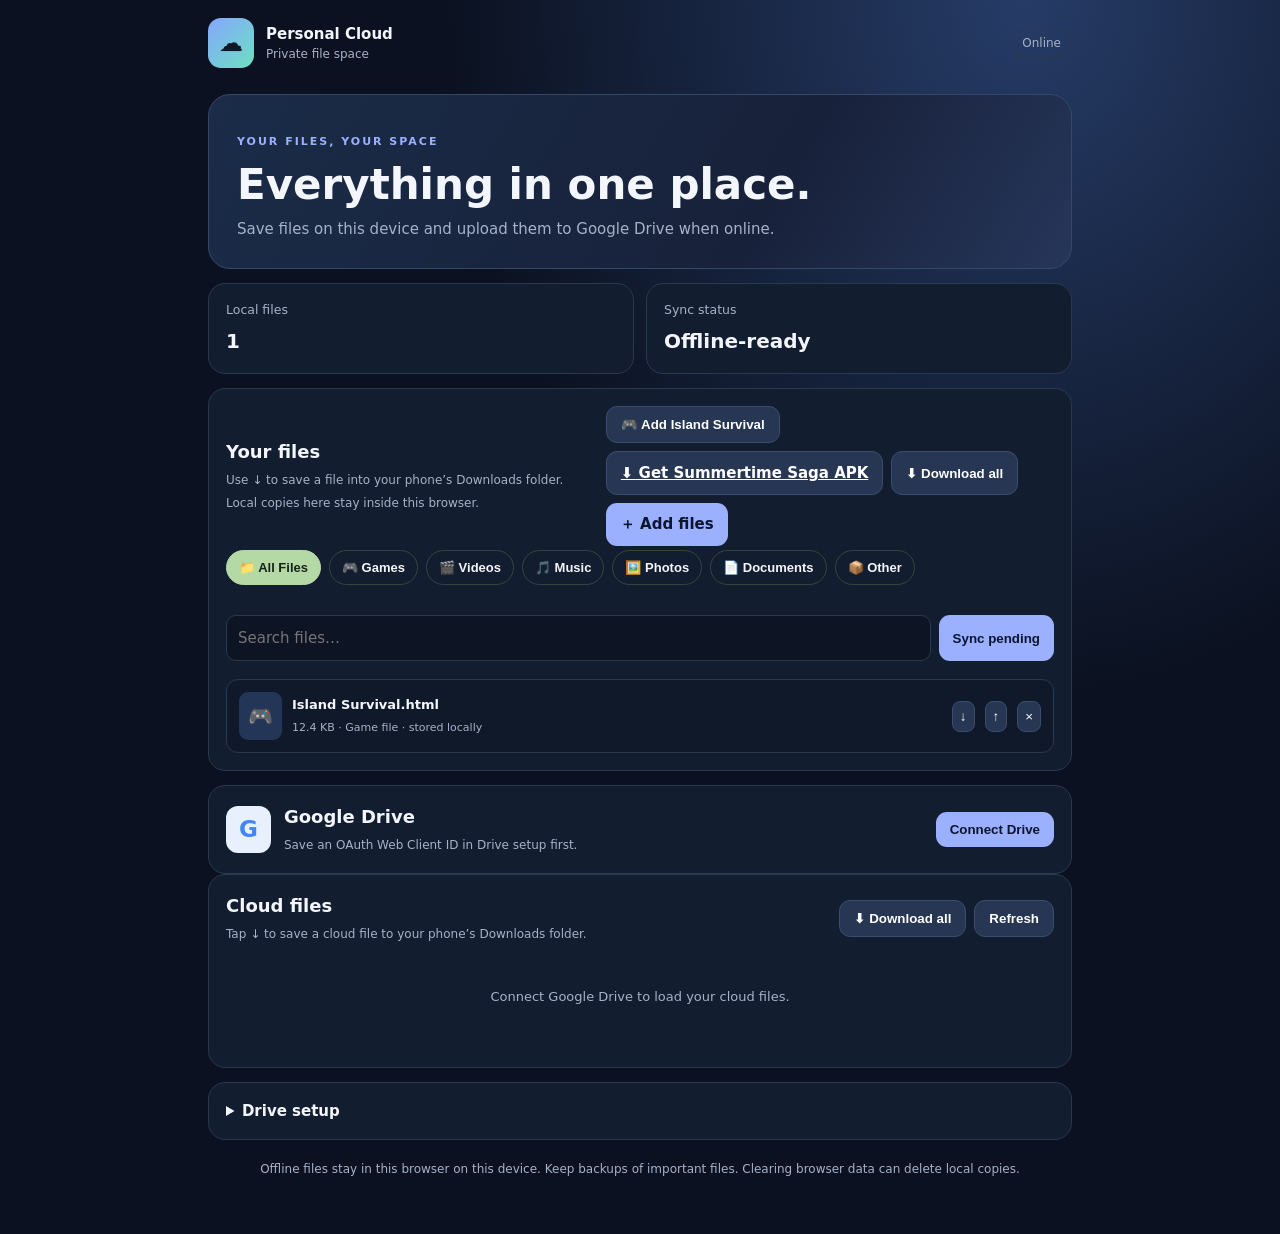
==== index.html @ 77c27154 "Point Happy Summer button to RuStore Android page" ====
<!doctype html><html lang="en"><head><meta charset="utf-8"><meta name="viewport" content="width=device-width,initial-scale=1,viewport-fit=cover"><meta name="theme-color" content="#101827"><title>Personal Cloud Storage</title><link rel="manifest" href="manifest.webmanifest"><link rel="icon" href="icon.svg"><link rel="stylesheet" href="styles.css"></head><body><header><div class="logo">☁</div><div><b>Personal Cloud</b><small>Private file space</small></div><span id="network">Checking…</span></header><main><section class="hero"><p>YOUR FILES, YOUR SPACE</p><h1>Everything in one place.</h1><div>Save files on this device and upload them to Google Drive when online.</div></section><section class="stats"><div><small>Local files</small><b id="count">0</b></div><div><small>Sync status</small><b id="status">Not connected</b></div></section><section class="panel"><div class="heading"><div><h2>Your files</h2><small>Use ↓ to save a file into your phone’s Downloads folder. Local copies here stay inside this browser.</small></div><div style="display:flex;gap:8px;flex-wrap:wrap"><button id="saveGameLocal" class="secondary">🎮 Add Island Survival</button><a class="secondary" href="https://www.rustore.ru/catalog/app/com.caizergames.hs" target="_blank" rel="noopener noreferrer">⬇ Get Summertime Saga APK</a><button id="downloadAllLocal" class="secondary">⬇ Download all</button><label class="primary">＋ Add files<input id="pick" type="file" multiple hidden></label></div></div><div class="file-categories" role="group" aria-label="File categories"><button class="category active" data-category="all">📁 All Files</button><button class="category" data-category="games">🎮 Games</button><button class="category" data-category="videos">🎬 Videos</button><button class="category" data-category="music">🎵 Music</button><button class="category" data-category="photos">🖼️ Photos</button><button class="category" data-category="documents">📄 Documents</button><button class="category" data-category="other">📦 Other</button></div><div class="tools"><input id="search" placeholder="Search files…"><button id="sync" class="primary">Sync pending</button></div><div id="empty" class="empty"><div style="font-size:38px">▤</div><b>No files yet</b><p>Add files to save local copies for offline use.</p><label class="secondary">Choose files<input id="pick2" type="file" multiple hidden></label></div><div id="list"></div></section><section class="panel drive"><div class="g">G</div><div class="drivecopy"><h2>Google Drive</h2><small id="driveMsg">OAuth setup required before online sync.</small></div><button class="primary" id="connect">Connect Drive</button></section><section class="panel"><div class="heading"><div><h2>Cloud files</h2><small>Tap ↓ to save a cloud file to your phone’s Downloads folder.</small></div><div style="display:flex;gap:8px;flex-wrap:wrap"><button class="secondary" id="downloadAllCloud">⬇ Download all</button><button class="secondary" id="refreshDrive">Refresh</button></div></div><div id="driveList" class="empty"><p>Connect Google Drive to load your cloud files.</p></div></section><details class="panel"><summary>Drive setup</summary><p><small>Enter a Google OAuth Web Client ID. Never enter your Google password here.</small></p><label>OAuth Client ID<input id="client" placeholder="xxxx.apps.googleusercontent.com"></label><label>Drive folder ID (optional)<input id="folder" placeholder="Leave blank to upload to My Drive"></label><button class="secondary" id="save">Save settings</button><p><small><b>Quick setup:</b> 1) <a href="https://console.cloud.google.com/apis/library/drive.googleapis.com" target="_blank" rel="noopener">Enable Google Drive API</a>. 2) <a href="https://console.cloud.google.com/auth/clients" target="_blank" rel="noopener">Create OAuth Client ID</a> with application type Web application. 3) Add this exact Authorized JavaScript origin: <code>https://ronhalder93.github.io</code> (no trailing slash). 4) If Google asks for test users, add the Google account you will connect. 5) Paste the Client ID above and save. This app requests drive.file access. Leave the folder field blank to upload to My Drive.</small></p></details><footer>Offline files stay in this browser on this device. Keep backups of important files. Clearing browser data can delete local copies.</footer></main><div id="toast"></div><script src="https://accounts.google.com/gsi/client" async defer></script><script src="app.js"></script></body></html>
---- styles.css ----
:root{color-scheme:dark;--bg:#0b1120;--panel:#131d30;--text:#f3f6fc;--muted:#a6b2c8;--line:#2a3850;--blue:#9bb0ff}*{box-sizing:border-box}body{margin:0;background:radial-gradient(ellipse at 80% 0,#263c67,transparent 40%),var(--bg);color:var(--text);font:15px/1.5 system-ui,Arial,sans-serif}header{max-width:900px;margin:auto;padding:18px;display:flex;align-items:center;gap:12px}header .logo{background:linear-gradient(135deg,#85a7ff,#6de0c1);color:#101827;border-radius:13px;padding:7px 11px;font-size:24px}header small{display:block;color:var(--muted);font-size:12px}header #network{margin-left:auto;border:1px solid var(--line);border-radius:30px;padding:5px 10px;font-size:12px;color:var(--muted)}main{max-width:900px;margin:auto;padding:8px 18px 36px}.hero{padding:28px;border:1px solid #344968;border-radius:22px;background:linear-gradient(120deg,#1a2c48,#18213a 65%,#26365a)}.hero p{font-size:11px;letter-spacing:2px;color:var(--blue);font-weight:800}.hero h1{font-size:clamp(28px,5vw,42px);line-height:1.1;margin:10px 0}.hero div,small{color:var(--muted)}.stats{display:grid;grid-template-columns:1fr 1fr;gap:12px;margin:14px 0}.stats div,.panel{background:#131d30;border:1px solid var(--line);border-radius:17px;padding:17px}.stats small,.stats b{display:block}.stats b{font-size:20px;margin-top:6px}.heading{display:flex;justify-content:space-between;align-items:center;gap:12px}.heading h2,.drive h2{margin:0 0 3px;font-size:18px}.heading small,.drive small{font-size:12px}.primary,.secondary{display:inline-flex;align-items:center;justify-content:center;border:0;border-radius:11px;padding:10px 14px;font-weight:700;cursor:pointer}.primary{background:var(--blue);color:#0b1530}.secondary{background:#263653;color:white;border:1px solid #3b4d6d}.tools{display:flex;gap:8px;margin:18px 0}.tools input{flex:1;min-width:0}input{font:inherit;background:#0d1524;border:1px solid var(--line);color:white;border-radius:10px;padding:11px;width:100%}.tools input{width:auto}.empty{text-align:center;padding:30px 8px;color:var(--muted)}.empty b{color:white}.empty p{font-size:13px}.file{display:flex;align-items:center;gap:10px;padding:12px;margin-top:8px;border:1px solid var(--line);border-radius:12px;background:#10192a}.file .ico{padding:9px;background:#243657;border-radius:9px}.file .meta{flex:1;min-width:0}.file .meta b{display:block;overflow:hidden;text-overflow:ellipsis;white-space:nowrap;font-size:13px}.file .meta small{font-size:11px}.file button{background:#263653;border:1px solid #3b4d6d;color:white;border-radius:8px;padding:7px}.drive{display:flex;align-items:center;gap:13px;margin-top:14px}.g{background:#e8f0fe;color:#4285f4;border-radius:12px;font-weight:900;font-size:23px;padding:6px 13px}.drivecopy{flex:1;min-width:0}.drive button{white-space:nowrap}details{margin-top:14px}summary{font-weight:700;cursor:pointer}details label{display:block;font-size:13px;color:var(--muted);margin:12px 0}details label input{display:block;margin-top:5px}footer{text-align:center;color:var(--muted);font-size:12px;padding:20px 8px}#toast{position:fixed;bottom:20px;left:50%;transform:translateX(-50%);background:#eef3ff;color:#101827;padding:10px 15px;border-radius:10px;display:none;max-width:90%}@media(max-width:560px){main{padding:8px 12px 28px}.hero{padding:22px}.panel{padding:14px}.drive{flex-wrap:wrap}.drivecopy{flex-basis:calc(100% - 65px)}.drive button{width:100%}.heading{align-items:flex-start}.heading .primary{padding:9px}.tools{flex-wrap:wrap}.tools input{flex-basis:100%}.file button{padding:6px}}
.file-categories{display:flex;gap:8px;overflow-x:auto;padding:4px 0 12px;scrollbar-width:thin}.file-categories .category{flex:0 0 auto;border:1px solid var(--border,#34463c);background:var(--panel,#17231e);color:var(--text,#eaf3ed);padding:9px 12px;border-radius:999px;font-size:13px;font-weight:700;white-space:nowrap}.file-categories .category.active{background:#b5d9a4;color:#15241b;border-color:#b5d9a4}.file .ico{display:flex;align-items:center;justify-content:center;min-width:36px;font-size:20px}.file .meta{min-width:0;overflow-wrap:anywhere}.file .meta b{overflow-wrap:anywhere}.file-categories::-webkit-scrollbar{height:4px}.file-categories::-webkit-scrollbar-thumb{background:#587261;border-radius:4px}
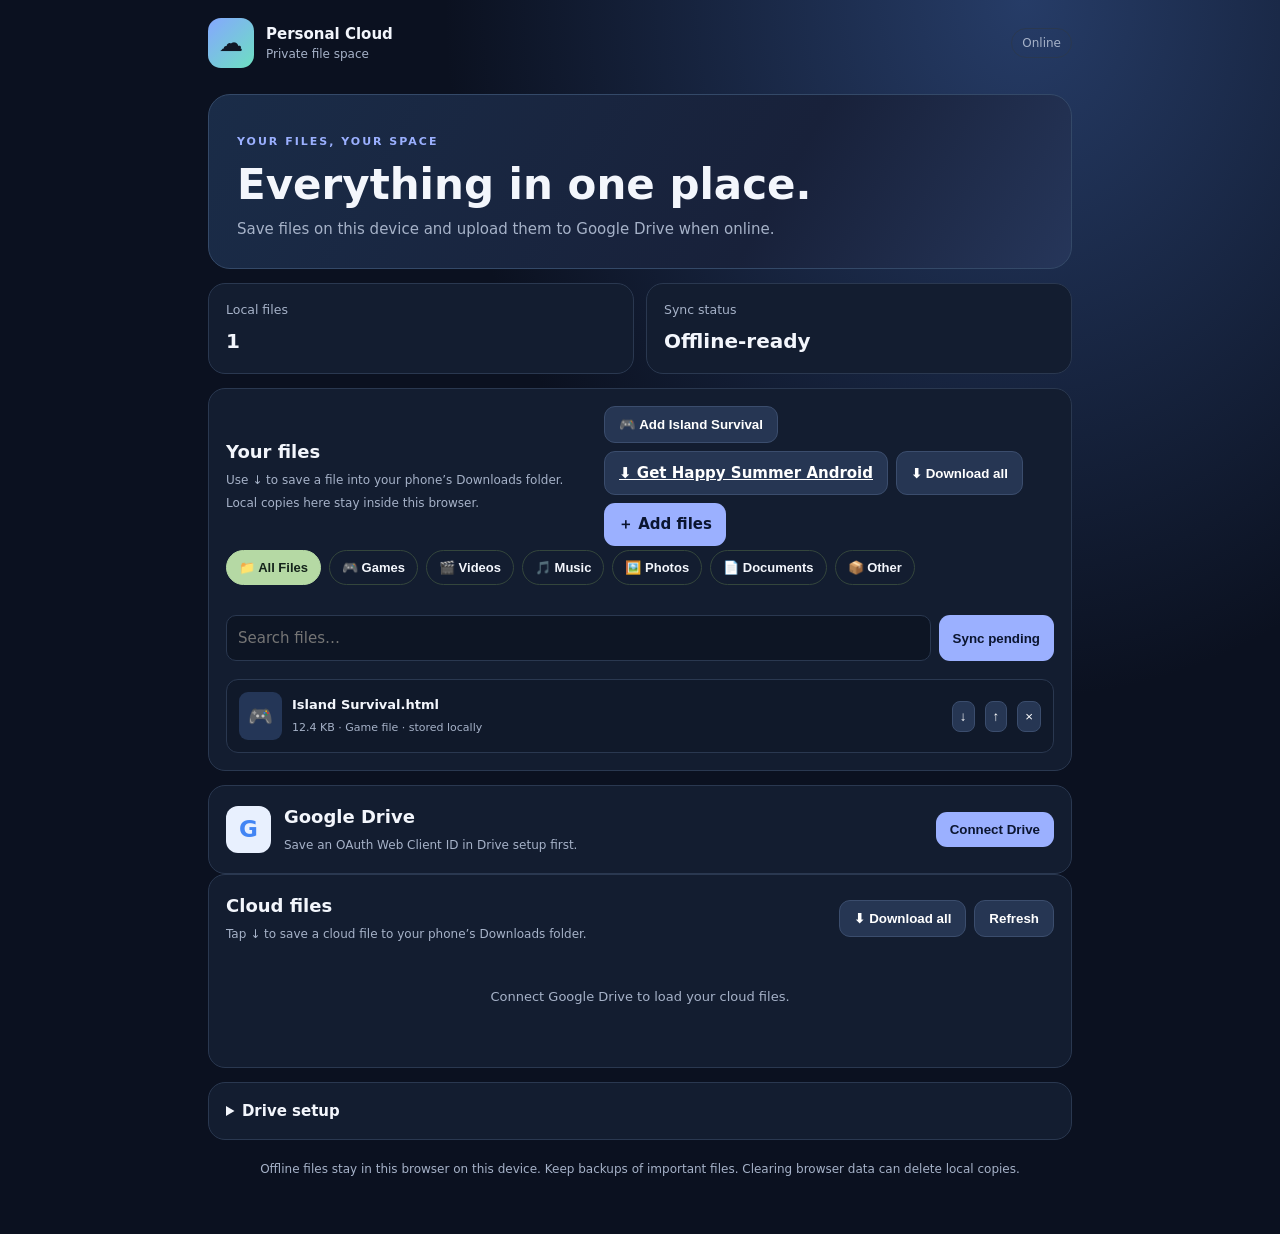
==== commit 95325959: "Fix Happy Summer button label" ====
--- a/index.html
+++ b/index.html
@@ -1 +1 @@
-<!doctype html><html lang="en"><head><meta charset="utf-8"><meta name="viewport" content="width=device-width,initial-scale=1,viewport-fit=cover"><meta name="theme-color" content="#101827"><title>Personal Cloud Storage</title><link rel="manifest" href="manifest.webmanifest"><link rel="icon" href="icon.svg"><link rel="stylesheet" href="styles.css"></head><body><header><div class="logo">☁</div><div><b>Personal Cloud</b><small>Private file space</small></div><span id="network">Checking…</span></header><main><section class="hero"><p>YOUR FILES, YOUR SPACE</p><h1>Everything in one place.</h1><div>Save files on this device and upload them to Google Drive when online.</div></section><section class="stats"><div><small>Local files</small><b id="count">0</b></div><div><small>Sync status</small><b id="status">Not connected</b></div></section><section class="panel"><div class="heading"><div><h2>Your files</h2><small>Use ↓ to save a file into your phone’s Downloads folder. Local copies here stay inside this browser.</small></div><div style="display:flex;gap:8px;flex-wrap:wrap"><button id="saveGameLocal" class="secondary">🎮 Add Island Survival</button><a class="secondary" href="https://www.rustore.ru/catalog/app/com.caizergames.hs" target="_blank" rel="noopener noreferrer">⬇ Get Summertime Saga APK</a><button id="downloadAllLocal" class="secondary">⬇ Download all</button><label class="primary">＋ Add files<input id="pick" type="file" multiple hidden></label></div></div><div class="file-categories" role="group" aria-label="File categories"><button class="category active" data-category="all">📁 All Files</button><button class="category" data-category="games">🎮 Games</button><button class="category" data-category="videos">🎬 Videos</button><button class="category" data-category="music">🎵 Music</button><button class="category" data-category="photos">🖼️ Photos</button><button class="category" data-category="documents">📄 Documents</button><button class="category" data-category="other">📦 Other</button></div><div class="tools"><input id="search" placeholder="Search files…"><button id="sync" class="primary">Sync pending</button></div><div id="empty" class="empty"><div style="font-size:38px">▤</div><b>No files yet</b><p>Add files to save local copies for offline use.</p><label class="secondary">Choose files<input id="pick2" type="file" multiple hidden></label></div><div id="list"></div></section><section class="panel drive"><div class="g">G</div><div class="drivecopy"><h2>Google Drive</h2><small id="driveMsg">OAuth setup required before online sync.</small></div><button class="primary" id="connect">Connect Drive</button></section><section class="panel"><div class="heading"><div><h2>Cloud files</h2><small>Tap ↓ to save a cloud file to your phone’s Downloads folder.</small></div><div style="display:flex;gap:8px;flex-wrap:wrap"><button class="secondary" id="downloadAllCloud">⬇ Download all</button><button class="secondary" id="refreshDrive">Refresh</button></div></div><div id="driveList" class="empty"><p>Connect Google Drive to load your cloud files.</p></div></section><details class="panel"><summary>Drive setup</summary><p><small>Enter a Google OAuth Web Client ID. Never enter your Google password here.</small></p><label>OAuth Client ID<input id="client" placeholder="xxxx.apps.googleusercontent.com"></label><label>Drive folder ID (optional)<input id="folder" placeholder="Leave blank to upload to My Drive"></label><button class="secondary" id="save">Save settings</button><p><small><b>Quick setup:</b> 1) <a href="https://console.cloud.google.com/apis/library/drive.googleapis.com" target="_blank" rel="noopener">Enable Google Drive API</a>. 2) <a href="https://console.cloud.google.com/auth/clients" target="_blank" rel="noopener">Create OAuth Client ID</a> with application type Web application. 3) Add this exact Authorized JavaScript origin: <code>https://ronhalder93.github.io</code> (no trailing slash). 4) If Google asks for test users, add the Google account you will connect. 5) Paste the Client ID above and save. This app requests drive.file access. Leave the folder field blank to upload to My Drive.</small></p></details><footer>Offline files stay in this browser on this device. Keep backups of important files. Clearing browser data can delete local copies.</footer></main><div id="toast"></div><script src="https://accounts.google.com/gsi/client" async defer></script><script src="app.js"></script></body></html>+<!doctype html><html lang="en"><head><meta charset="utf-8"><meta name="viewport" content="width=device-width,initial-scale=1,viewport-fit=cover"><meta name="theme-color" content="#101827"><title>Personal Cloud Storage</title><link rel="manifest" href="manifest.webmanifest"><link rel="icon" href="icon.svg"><link rel="stylesheet" href="styles.css"></head><body><header><div class="logo">☁</div><div><b>Personal Cloud</b><small>Private file space</small></div><span id="network">Checking…</span></header><main><section class="hero"><p>YOUR FILES, YOUR SPACE</p><h1>Everything in one place.</h1><div>Save files on this device and upload them to Google Drive when online.</div></section><section class="stats"><div><small>Local files</small><b id="count">0</b></div><div><small>Sync status</small><b id="status">Not connected</b></div></section><section class="panel"><div class="heading"><div><h2>Your files</h2><small>Use ↓ to save a file into your phone’s Downloads folder. Local copies here stay inside this browser.</small></div><div style="display:flex;gap:8px;flex-wrap:wrap"><button id="saveGameLocal" class="secondary">🎮 Add Island Survival</button><a class="secondary" href="https://www.rustore.ru/catalog/app/com.caizergames.hs" target="_blank" rel="noopener noreferrer">⬇ Get Happy Summer Android</a><button id="downloadAllLocal" class="secondary">⬇ Download all</button><label class="primary">＋ Add files<input id="pick" type="file" multiple hidden></label></div></div><div class="file-categories" role="group" aria-label="File categories"><button class="category active" data-category="all">📁 All Files</button><button class="category" data-category="games">🎮 Games</button><button class="category" data-category="videos">🎬 Videos</button><button class="category" data-category="music">🎵 Music</button><button class="category" data-category="photos">🖼️ Photos</button><button class="category" data-category="documents">📄 Documents</button><button class="category" data-category="other">📦 Other</button></div><div class="tools"><input id="search" placeholder="Search files…"><button id="sync" class="primary">Sync pending</button></div><div id="empty" class="empty"><div style="font-size:38px">▤</div><b>No files yet</b><p>Add files to save local copies for offline use.</p><label class="secondary">Choose files<input id="pick2" type="file" multiple hidden></label></div><div id="list"></div></section><section class="panel drive"><div class="g">G</div><div class="drivecopy"><h2>Google Drive</h2><small id="driveMsg">OAuth setup required before online sync.</small></div><button class="primary" id="connect">Connect Drive</button></section><section class="panel"><div class="heading"><div><h2>Cloud files</h2><small>Tap ↓ to save a cloud file to your phone’s Downloads folder.</small></div><div style="display:flex;gap:8px;flex-wrap:wrap"><button class="secondary" id="downloadAllCloud">⬇ Download all</button><button class="secondary" id="refreshDrive">Refresh</button></div></div><div id="driveList" class="empty"><p>Connect Google Drive to load your cloud files.</p></div></section><details class="panel"><summary>Drive setup</summary><p><small>Enter a Google OAuth Web Client ID. Never enter your Google password here.</small></p><label>OAuth Client ID<input id="client" placeholder="xxxx.apps.googleusercontent.com"></label><label>Drive folder ID (optional)<input id="folder" placeholder="Leave blank to upload to My Drive"></label><button class="secondary" id="save">Save settings</button><p><small><b>Quick setup:</b> 1) <a href="https://console.cloud.google.com/apis/library/drive.googleapis.com" target="_blank" rel="noopener">Enable Google Drive API</a>. 2) <a href="https://console.cloud.google.com/auth/clients" target="_blank" rel="noopener">Create OAuth Client ID</a> with application type Web application. 3) Add this exact Authorized JavaScript origin: <code>https://ronhalder93.github.io</code> (no trailing slash). 4) If Google asks for test users, add the Google account you will connect. 5) Paste the Client ID above and save. This app requests drive.file access. Leave the folder field blank to upload to My Drive.</small></p></details><footer>Offline files stay in this browser on this device. Keep backups of important files. Clearing browser data can delete local copies.</footer></main><div id="toast"></div><script src="https://accounts.google.com/gsi/client" async defer></script><script src="app.js"></script></body></html>
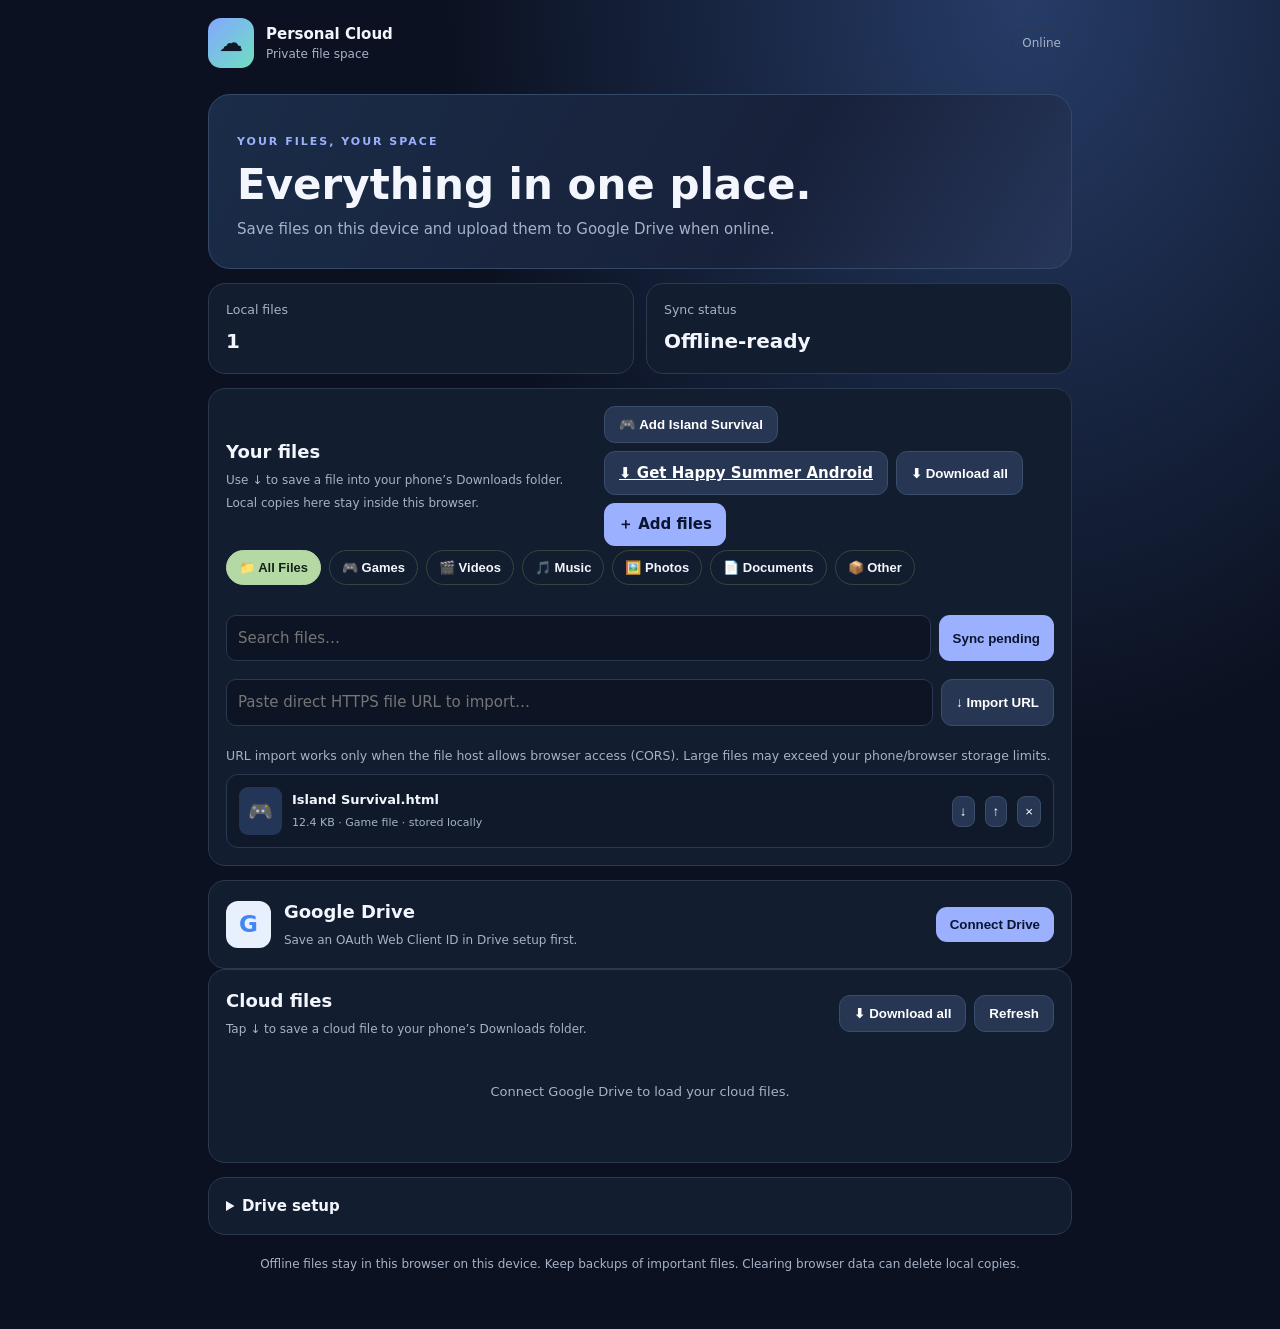
==== commit 433ed1bb: "Add direct HTTPS URL import controls" ====
--- a/index.html
+++ b/index.html
@@ -1 +1 @@
-<!doctype html><html lang="en"><head><meta charset="utf-8"><meta name="viewport" content="width=device-width,initial-scale=1,viewport-fit=cover"><meta name="theme-color" content="#101827"><title>Personal Cloud Storage</title><link rel="manifest" href="manifest.webmanifest"><link rel="icon" href="icon.svg"><link rel="stylesheet" href="styles.css"></head><body><header><div class="logo">☁</div><div><b>Personal Cloud</b><small>Private file space</small></div><span id="network">Checking…</span></header><main><section class="hero"><p>YOUR FILES, YOUR SPACE</p><h1>Everything in one place.</h1><div>Save files on this device and upload them to Google Drive when online.</div></section><section class="stats"><div><small>Local files</small><b id="count">0</b></div><div><small>Sync status</small><b id="status">Not connected</b></div></section><section class="panel"><div class="heading"><div><h2>Your files</h2><small>Use ↓ to save a file into your phone’s Downloads folder. Local copies here stay inside this browser.</small></div><div style="display:flex;gap:8px;flex-wrap:wrap"><button id="saveGameLocal" class="secondary">🎮 Add Island Survival</button><a class="secondary" href="https://www.rustore.ru/catalog/app/com.caizergames.hs" target="_blank" rel="noopener noreferrer">⬇ Get Happy Summer Android</a><button id="downloadAllLocal" class="secondary">⬇ Download all</button><label class="primary">＋ Add files<input id="pick" type="file" multiple hidden></label></div></div><div class="file-categories" role="group" aria-label="File categories"><button class="category active" data-category="all">📁 All Files</button><button class="category" data-category="games">🎮 Games</button><button class="category" data-category="videos">🎬 Videos</button><button class="category" data-category="music">🎵 Music</button><button class="category" data-category="photos">🖼️ Photos</button><button class="category" data-category="documents">📄 Documents</button><button class="category" data-category="other">📦 Other</button></div><div class="tools"><input id="search" placeholder="Search files…"><button id="sync" class="primary">Sync pending</button></div><div id="empty" class="empty"><div style="font-size:38px">▤</div><b>No files yet</b><p>Add files to save local copies for offline use.</p><label class="secondary">Choose files<input id="pick2" type="file" multiple hidden></label></div><div id="list"></div></section><section class="panel drive"><div class="g">G</div><div class="drivecopy"><h2>Google Drive</h2><small id="driveMsg">OAuth setup required before online sync.</small></div><button class="primary" id="connect">Connect Drive</button></section><section class="panel"><div class="heading"><div><h2>Cloud files</h2><small>Tap ↓ to save a cloud file to your phone’s Downloads folder.</small></div><div style="display:flex;gap:8px;flex-wrap:wrap"><button class="secondary" id="downloadAllCloud">⬇ Download all</button><button class="secondary" id="refreshDrive">Refresh</button></div></div><div id="driveList" class="empty"><p>Connect Google Drive to load your cloud files.</p></div></section><details class="panel"><summary>Drive setup</summary><p><small>Enter a Google OAuth Web Client ID. Never enter your Google password here.</small></p><label>OAuth Client ID<input id="client" placeholder="xxxx.apps.googleusercontent.com"></label><label>Drive folder ID (optional)<input id="folder" placeholder="Leave blank to upload to My Drive"></label><button class="secondary" id="save">Save settings</button><p><small><b>Quick setup:</b> 1) <a href="https://console.cloud.google.com/apis/library/drive.googleapis.com" target="_blank" rel="noopener">Enable Google Drive API</a>. 2) <a href="https://console.cloud.google.com/auth/clients" target="_blank" rel="noopener">Create OAuth Client ID</a> with application type Web application. 3) Add this exact Authorized JavaScript origin: <code>https://ronhalder93.github.io</code> (no trailing slash). 4) If Google asks for test users, add the Google account you will connect. 5) Paste the Client ID above and save. This app requests drive.file access. Leave the folder field blank to upload to My Drive.</small></p></details><footer>Offline files stay in this browser on this device. Keep backups of important files. Clearing browser data can delete local copies.</footer></main><div id="toast"></div><script src="https://accounts.google.com/gsi/client" async defer></script><script src="app.js"></script></body></html>+<!doctype html><html lang="en"><head><meta charset="utf-8"><meta name="viewport" content="width=device-width,initial-scale=1,viewport-fit=cover"><meta name="theme-color" content="#101827"><title>Personal Cloud Storage</title><link rel="manifest" href="manifest.webmanifest"><link rel="icon" href="icon.svg"><link rel="stylesheet" href="styles.css"></head><body><header><div class="logo">☁</div><div><b>Personal Cloud</b><small>Private file space</small></div><span id="network">Checking…</span></header><main><section class="hero"><p>YOUR FILES, YOUR SPACE</p><h1>Everything in one place.</h1><div>Save files on this device and upload them to Google Drive when online.</div></section><section class="stats"><div><small>Local files</small><b id="count">0</b></div><div><small>Sync status</small><b id="status">Not connected</b></div></section><section class="panel"><div class="heading"><div><h2>Your files</h2><small>Use ↓ to save a file into your phone’s Downloads folder. Local copies here stay inside this browser.</small></div><div style="display:flex;gap:8px;flex-wrap:wrap"><button id="saveGameLocal" class="secondary">🎮 Add Island Survival</button><a class="secondary" href="https://www.rustore.ru/catalog/app/com.caizergames.hs" target="_blank" rel="noopener noreferrer">⬇ Get Happy Summer Android</a><button id="downloadAllLocal" class="secondary">⬇ Download all</button><label class="primary">＋ Add files<input id="pick" type="file" multiple hidden></label></div></div><div class="file-categories" role="group" aria-label="File categories"><button class="category active" data-category="all">📁 All Files</button><button class="category" data-category="games">🎮 Games</button><button class="category" data-category="videos">🎬 Videos</button><button class="category" data-category="music">🎵 Music</button><button class="category" data-category="photos">🖼️ Photos</button><button class="category" data-category="documents">📄 Documents</button><button class="category" data-category="other">📦 Other</button></div><div class="tools"><input id="search" placeholder="Search files…"><button id="sync" class="primary">Sync pending</button></div><div class="tools" style="margin-top:10px"><input id="remoteUrl" type="url" inputmode="url" placeholder="Paste direct HTTPS file URL to import…"><button id="importUrl" class="secondary">↓ Import URL</button></div><small>URL import works only when the file host allows browser access (CORS). Large files may exceed your phone/browser storage limits.</small><div id="empty" class="empty"><div style="font-size:38px">▤</div><b>No files yet</b><p>Add files to save local copies for offline use.</p><label class="secondary">Choose files<input id="pick2" type="file" multiple hidden></label></div><div id="list"></div></section><section class="panel drive"><div class="g">G</div><div class="drivecopy"><h2>Google Drive</h2><small id="driveMsg">OAuth setup required before online sync.</small></div><button class="primary" id="connect">Connect Drive</button></section><section class="panel"><div class="heading"><div><h2>Cloud files</h2><small>Tap ↓ to save a cloud file to your phone’s Downloads folder.</small></div><div style="display:flex;gap:8px;flex-wrap:wrap"><button class="secondary" id="downloadAllCloud">⬇ Download all</button><button class="secondary" id="refreshDrive">Refresh</button></div></div><div id="driveList" class="empty"><p>Connect Google Drive to load your cloud files.</p></div></section><details class="panel"><summary>Drive setup</summary><p><small>Enter a Google OAuth Web Client ID. Never enter your Google password here.</small></p><label>OAuth Client ID<input id="client" placeholder="xxxx.apps.googleusercontent.com"></label><label>Drive folder ID (optional)<input id="folder" placeholder="Leave blank to upload to My Drive"></label><button class="secondary" id="save">Save settings</button><p><small><b>Quick setup:</b> 1) <a href="https://console.cloud.google.com/apis/library/drive.googleapis.com" target="_blank" rel="noopener">Enable Google Drive API</a>. 2) <a href="https://console.cloud.google.com/auth/clients" target="_blank" rel="noopener">Create OAuth Client ID</a> with application type Web application. 3) Add this exact Authorized JavaScript origin: <code>https://ronhalder93.github.io</code> (no trailing slash). 4) If Google asks for test users, add the Google account you will connect. 5) Paste the Client ID above and save. This app requests drive.file access. Leave the folder field blank to upload to My Drive.</small></p></details><footer>Offline files stay in this browser on this device. Keep backups of important files. Clearing browser data can delete local copies.</footer></main><div id="toast"></div><script src="https://accounts.google.com/gsi/client" async defer></script><script src="app.js"></script></body></html>
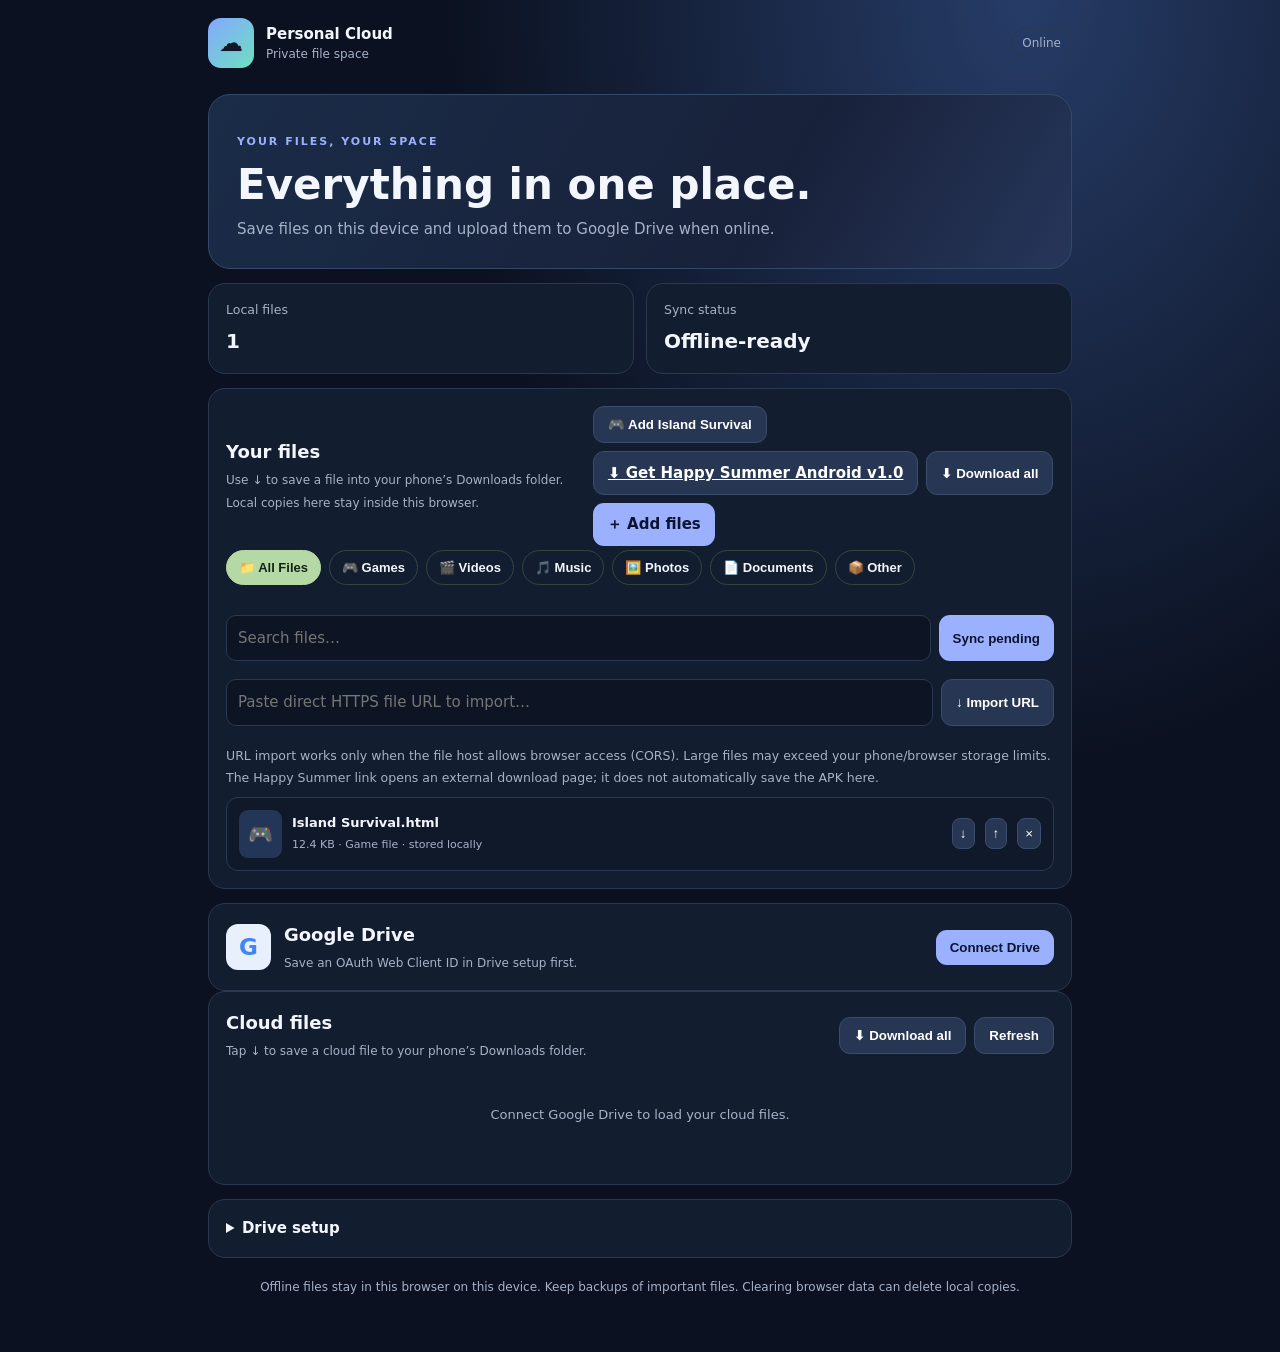
==== commit 9686b903: "Point Happy Summer v1.0 link to candidate APK page" ====
--- a/index.html
+++ b/index.html
@@ -1 +1 @@
-<!doctype html><html lang="en"><head><meta charset="utf-8"><meta name="viewport" content="width=device-width,initial-scale=1,viewport-fit=cover"><meta name="theme-color" content="#101827"><title>Personal Cloud Storage</title><link rel="manifest" href="manifest.webmanifest"><link rel="icon" href="icon.svg"><link rel="stylesheet" href="styles.css"></head><body><header><div class="logo">☁</div><div><b>Personal Cloud</b><small>Private file space</small></div><span id="network">Checking…</span></header><main><section class="hero"><p>YOUR FILES, YOUR SPACE</p><h1>Everything in one place.</h1><div>Save files on this device and upload them to Google Drive when online.</div></section><section class="stats"><div><small>Local files</small><b id="count">0</b></div><div><small>Sync status</small><b id="status">Not connected</b></div></section><section class="panel"><div class="heading"><div><h2>Your files</h2><small>Use ↓ to save a file into your phone’s Downloads folder. Local copies here stay inside this browser.</small></div><div style="display:flex;gap:8px;flex-wrap:wrap"><button id="saveGameLocal" class="secondary">🎮 Add Island Survival</button><a class="secondary" href="https://www.rustore.ru/catalog/app/com.caizergames.hs" target="_blank" rel="noopener noreferrer">⬇ Get Happy Summer Android</a><button id="downloadAllLocal" class="secondary">⬇ Download all</button><label class="primary">＋ Add files<input id="pick" type="file" multiple hidden></label></div></div><div class="file-categories" role="group" aria-label="File categories"><button class="category active" data-category="all">📁 All Files</button><button class="category" data-category="games">🎮 Games</button><button class="category" data-category="videos">🎬 Videos</button><button class="category" data-category="music">🎵 Music</button><button class="category" data-category="photos">🖼️ Photos</button><button class="category" data-category="documents">📄 Documents</button><button class="category" data-category="other">📦 Other</button></div><div class="tools"><input id="search" placeholder="Search files…"><button id="sync" class="primary">Sync pending</button></div><div class="tools" style="margin-top:10px"><input id="remoteUrl" type="url" inputmode="url" placeholder="Paste direct HTTPS file URL to import…"><button id="importUrl" class="secondary">↓ Import URL</button></div><small>URL import works only when the file host allows browser access (CORS). Large files may exceed your phone/browser storage limits.</small><div id="empty" class="empty"><div style="font-size:38px">▤</div><b>No files yet</b><p>Add files to save local copies for offline use.</p><label class="secondary">Choose files<input id="pick2" type="file" multiple hidden></label></div><div id="list"></div></section><section class="panel drive"><div class="g">G</div><div class="drivecopy"><h2>Google Drive</h2><small id="driveMsg">OAuth setup required before online sync.</small></div><button class="primary" id="connect">Connect Drive</button></section><section class="panel"><div class="heading"><div><h2>Cloud files</h2><small>Tap ↓ to save a cloud file to your phone’s Downloads folder.</small></div><div style="display:flex;gap:8px;flex-wrap:wrap"><button class="secondary" id="downloadAllCloud">⬇ Download all</button><button class="secondary" id="refreshDrive">Refresh</button></div></div><div id="driveList" class="empty"><p>Connect Google Drive to load your cloud files.</p></div></section><details class="panel"><summary>Drive setup</summary><p><small>Enter a Google OAuth Web Client ID. Never enter your Google password here.</small></p><label>OAuth Client ID<input id="client" placeholder="xxxx.apps.googleusercontent.com"></label><label>Drive folder ID (optional)<input id="folder" placeholder="Leave blank to upload to My Drive"></label><button class="secondary" id="save">Save settings</button><p><small><b>Quick setup:</b> 1) <a href="https://console.cloud.google.com/apis/library/drive.googleapis.com" target="_blank" rel="noopener">Enable Google Drive API</a>. 2) <a href="https://console.cloud.google.com/auth/clients" target="_blank" rel="noopener">Create OAuth Client ID</a> with application type Web application. 3) Add this exact Authorized JavaScript origin: <code>https://ronhalder93.github.io</code> (no trailing slash). 4) If Google asks for test users, add the Google account you will connect. 5) Paste the Client ID above and save. This app requests drive.file access. Leave the folder field blank to upload to My Drive.</small></p></details><footer>Offline files stay in this browser on this device. Keep backups of important files. Clearing browser data can delete local copies.</footer></main><div id="toast"></div><script src="https://accounts.google.com/gsi/client" async defer></script><script src="app.js"></script></body></html>+<!doctype html><html lang="en"><head><meta charset="utf-8"><meta name="viewport" content="width=device-width,initial-scale=1,viewport-fit=cover"><meta name="theme-color" content="#101827"><title>Personal Cloud Storage</title><link rel="manifest" href="manifest.webmanifest"><link rel="icon" href="icon.svg"><link rel="stylesheet" href="styles.css"></head><body><header><div class="logo">☁</div><div><b>Personal Cloud</b><small>Private file space</small></div><span id="network">Checking…</span></header><main><section class="hero"><p>YOUR FILES, YOUR SPACE</p><h1>Everything in one place.</h1><div>Save files on this device and upload them to Google Drive when online.</div></section><section class="stats"><div><small>Local files</small><b id="count">0</b></div><div><small>Sync status</small><b id="status">Not connected</b></div></section><section class="panel"><div class="heading"><div><h2>Your files</h2><small>Use ↓ to save a file into your phone’s Downloads folder. Local copies here stay inside this browser.</small></div><div style="display:flex;gap:8px;flex-wrap:wrap"><button id="saveGameLocal" class="secondary">🎮 Add Island Survival</button><a class="secondary" href="https://pixeldrain.com/u/LLCx8EUq" target="_blank" rel="noopener noreferrer">⬇ Get Happy Summer Android v1.0</a><button id="downloadAllLocal" class="secondary">⬇ Download all</button><label class="primary">＋ Add files<input id="pick" type="file" multiple hidden></label></div></div><div class="file-categories" role="group" aria-label="File categories"><button class="category active" data-category="all">📁 All Files</button><button class="category" data-category="games">🎮 Games</button><button class="category" data-category="videos">🎬 Videos</button><button class="category" data-category="music">🎵 Music</button><button class="category" data-category="photos">🖼️ Photos</button><button class="category" data-category="documents">📄 Documents</button><button class="category" data-category="other">📦 Other</button></div><div class="tools"><input id="search" placeholder="Search files…"><button id="sync" class="primary">Sync pending</button></div><div class="tools" style="margin-top:10px"><input id="remoteUrl" type="url" inputmode="url" placeholder="Paste direct HTTPS file URL to import…"><button id="importUrl" class="secondary">↓ Import URL</button></div><small>URL import works only when the file host allows browser access (CORS). Large files may exceed your phone/browser storage limits. The Happy Summer link opens an external download page; it does not automatically save the APK here.</small><div id="empty" class="empty"><div style="font-size:38px">▤</div><b>No files yet</b><p>Add files to save local copies for offline use.</p><label class="secondary">Choose files<input id="pick2" type="file" multiple hidden></label></div><div id="list"></div></section><section class="panel drive"><div class="g">G</div><div class="drivecopy"><h2>Google Drive</h2><small id="driveMsg">OAuth setup required before online sync.</small></div><button class="primary" id="connect">Connect Drive</button></section><section class="panel"><div class="heading"><div><h2>Cloud files</h2><small>Tap ↓ to save a cloud file to your phone’s Downloads folder.</small></div><div style="display:flex;gap:8px;flex-wrap:wrap"><button class="secondary" id="downloadAllCloud">⬇ Download all</button><button class="secondary" id="refreshDrive">Refresh</button></div></div><div id="driveList" class="empty"><p>Connect Google Drive to load your cloud files.</p></div></section><details class="panel"><summary>Drive setup</summary><p><small>Enter a Google OAuth Web Client ID. Never enter your Google password here.</small></p><label>OAuth Client ID<input id="client" placeholder="xxxx.apps.googleusercontent.com"></label><label>Drive folder ID (optional)<input id="folder" placeholder="Leave blank to upload to My Drive"></label><button class="secondary" id="save">Save settings</button><p><small><b>Quick setup:</b> 1) <a href="https://console.cloud.google.com/apis/library/drive.googleapis.com" target="_blank" rel="noopener">Enable Google Drive API</a>. 2) <a href="https://console.cloud.google.com/auth/clients" target="_blank" rel="noopener">Create OAuth Client ID</a> with application type Web application. 3) Add this exact Authorized JavaScript origin: <code>https://ronhalder93.github.io</code> (no trailing slash). 4) If Google asks for test users, add the Google account you will connect. 5) Paste the Client ID above and save. This app requests drive.file access. Leave the folder field blank to upload to My Drive.</small></p></details><footer>Offline files stay in this browser on this device. Keep backups of important files. Clearing browser data can delete local copies.</footer></main><div id="toast"></div><script src="https://accounts.google.com/gsi/client" async defer></script><script src="app.js"></script></body></html>
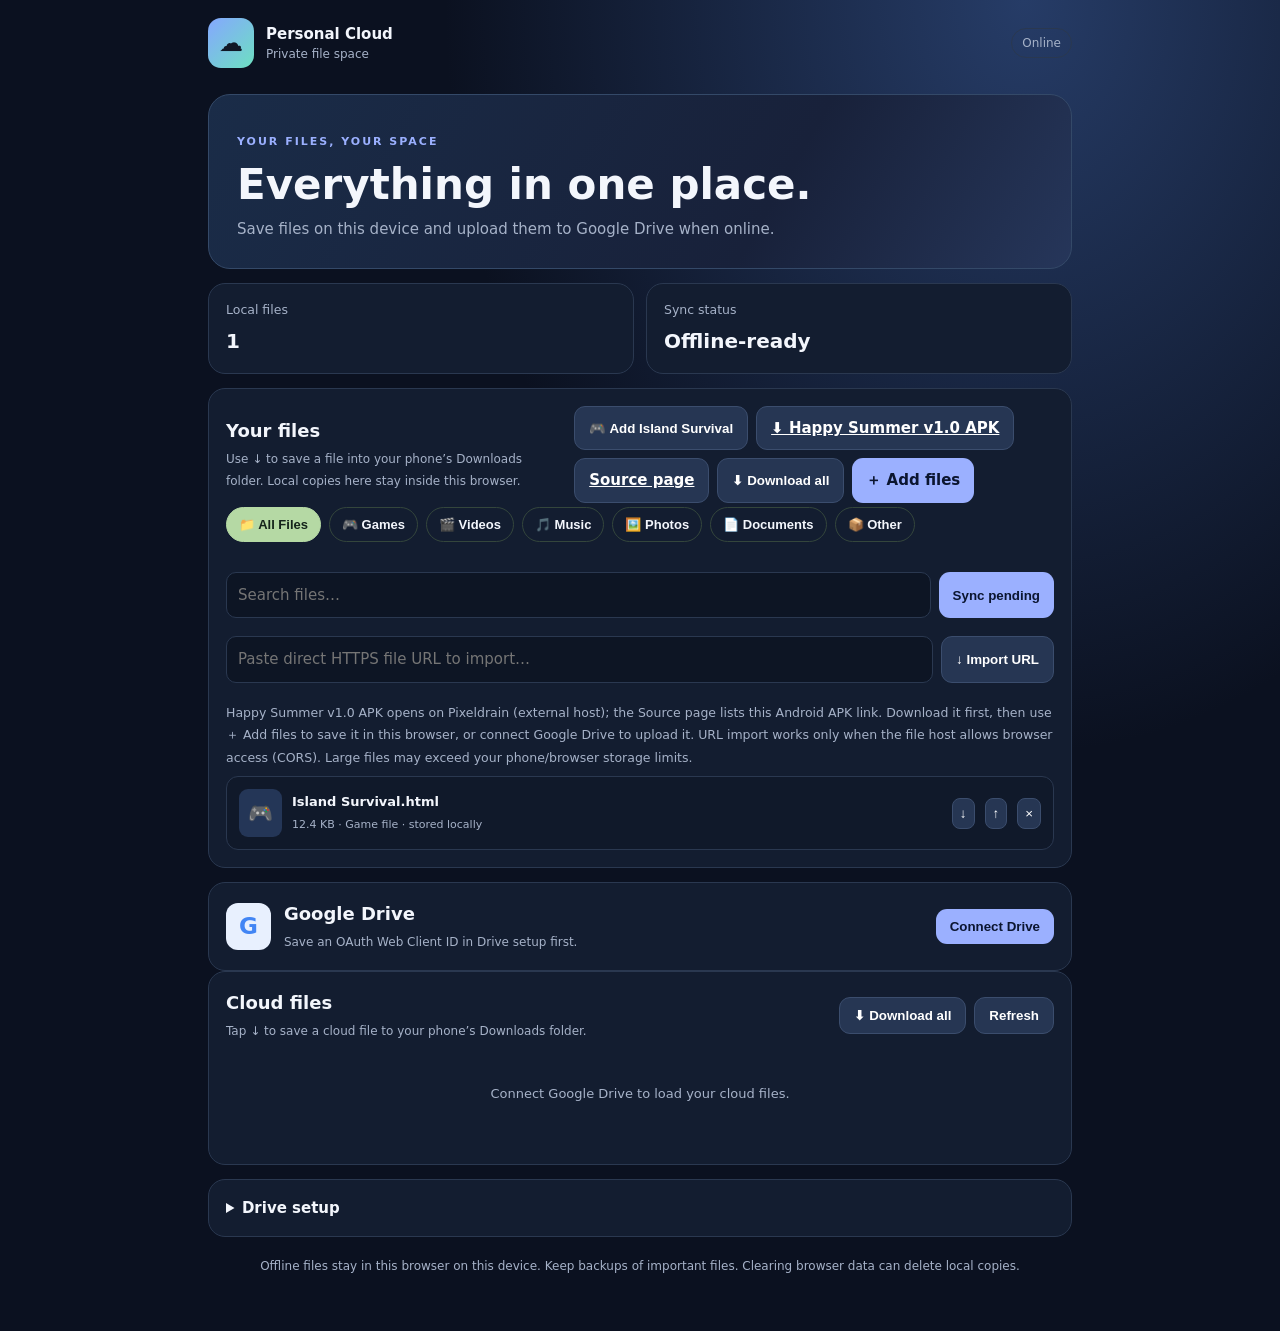
==== commit ae8139df: "Clarify Happy Summer APK download and source links" ====
--- a/index.html
+++ b/index.html
@@ -1 +1 @@
-<!doctype html><html lang="en"><head><meta charset="utf-8"><meta name="viewport" content="width=device-width,initial-scale=1,viewport-fit=cover"><meta name="theme-color" content="#101827"><title>Personal Cloud Storage</title><link rel="manifest" href="manifest.webmanifest"><link rel="icon" href="icon.svg"><link rel="stylesheet" href="styles.css"></head><body><header><div class="logo">☁</div><div><b>Personal Cloud</b><small>Private file space</small></div><span id="network">Checking…</span></header><main><section class="hero"><p>YOUR FILES, YOUR SPACE</p><h1>Everything in one place.</h1><div>Save files on this device and upload them to Google Drive when online.</div></section><section class="stats"><div><small>Local files</small><b id="count">0</b></div><div><small>Sync status</small><b id="status">Not connected</b></div></section><section class="panel"><div class="heading"><div><h2>Your files</h2><small>Use ↓ to save a file into your phone’s Downloads folder. Local copies here stay inside this browser.</small></div><div style="display:flex;gap:8px;flex-wrap:wrap"><button id="saveGameLocal" class="secondary">🎮 Add Island Survival</button><a class="secondary" href="https://pixeldrain.com/u/LLCx8EUq" target="_blank" rel="noopener noreferrer">⬇ Get Happy Summer Android v1.0</a><button id="downloadAllLocal" class="secondary">⬇ Download all</button><label class="primary">＋ Add files<input id="pick" type="file" multiple hidden></label></div></div><div class="file-categories" role="group" aria-label="File categories"><button class="category active" data-category="all">📁 All Files</button><button class="category" data-category="games">🎮 Games</button><button class="category" data-category="videos">🎬 Videos</button><button class="category" data-category="music">🎵 Music</button><button class="category" data-category="photos">🖼️ Photos</button><button class="category" data-category="documents">📄 Documents</button><button class="category" data-category="other">📦 Other</button></div><div class="tools"><input id="search" placeholder="Search files…"><button id="sync" class="primary">Sync pending</button></div><div class="tools" style="margin-top:10px"><input id="remoteUrl" type="url" inputmode="url" placeholder="Paste direct HTTPS file URL to import…"><button id="importUrl" class="secondary">↓ Import URL</button></div><small>URL import works only when the file host allows browser access (CORS). Large files may exceed your phone/browser storage limits. The Happy Summer link opens an external download page; it does not automatically save the APK here.</small><div id="empty" class="empty"><div style="font-size:38px">▤</div><b>No files yet</b><p>Add files to save local copies for offline use.</p><label class="secondary">Choose files<input id="pick2" type="file" multiple hidden></label></div><div id="list"></div></section><section class="panel drive"><div class="g">G</div><div class="drivecopy"><h2>Google Drive</h2><small id="driveMsg">OAuth setup required before online sync.</small></div><button class="primary" id="connect">Connect Drive</button></section><section class="panel"><div class="heading"><div><h2>Cloud files</h2><small>Tap ↓ to save a cloud file to your phone’s Downloads folder.</small></div><div style="display:flex;gap:8px;flex-wrap:wrap"><button class="secondary" id="downloadAllCloud">⬇ Download all</button><button class="secondary" id="refreshDrive">Refresh</button></div></div><div id="driveList" class="empty"><p>Connect Google Drive to load your cloud files.</p></div></section><details class="panel"><summary>Drive setup</summary><p><small>Enter a Google OAuth Web Client ID. Never enter your Google password here.</small></p><label>OAuth Client ID<input id="client" placeholder="xxxx.apps.googleusercontent.com"></label><label>Drive folder ID (optional)<input id="folder" placeholder="Leave blank to upload to My Drive"></label><button class="secondary" id="save">Save settings</button><p><small><b>Quick setup:</b> 1) <a href="https://console.cloud.google.com/apis/library/drive.googleapis.com" target="_blank" rel="noopener">Enable Google Drive API</a>. 2) <a href="https://console.cloud.google.com/auth/clients" target="_blank" rel="noopener">Create OAuth Client ID</a> with application type Web application. 3) Add this exact Authorized JavaScript origin: <code>https://ronhalder93.github.io</code> (no trailing slash). 4) If Google asks for test users, add the Google account you will connect. 5) Paste the Client ID above and save. This app requests drive.file access. Leave the folder field blank to upload to My Drive.</small></p></details><footer>Offline files stay in this browser on this device. Keep backups of important files. Clearing browser data can delete local copies.</footer></main><div id="toast"></div><script src="https://accounts.google.com/gsi/client" async defer></script><script src="app.js"></script></body></html>+<!doctype html><html lang="en"><head><meta charset="utf-8"><meta name="viewport" content="width=device-width,initial-scale=1,viewport-fit=cover"><meta name="theme-color" content="#101827"><title>Personal Cloud Storage</title><link rel="manifest" href="manifest.webmanifest"><link rel="icon" href="icon.svg"><link rel="stylesheet" href="styles.css"></head><body><header><div class="logo">☁</div><div><b>Personal Cloud</b><small>Private file space</small></div><span id="network">Checking…</span></header><main><section class="hero"><p>YOUR FILES, YOUR SPACE</p><h1>Everything in one place.</h1><div>Save files on this device and upload them to Google Drive when online.</div></section><section class="stats"><div><small>Local files</small><b id="count">0</b></div><div><small>Sync status</small><b id="status">Not connected</b></div></section><section class="panel"><div class="heading"><div><h2>Your files</h2><small>Use ↓ to save a file into your phone’s Downloads folder. Local copies here stay inside this browser.</small></div><div style="display:flex;gap:8px;flex-wrap:wrap"><button id="saveGameLocal" class="secondary">🎮 Add Island Survival</button><a class="secondary" href="https://pixeldrain.com/u/LLCx8EUq" target="_blank" rel="noopener noreferrer">⬇ Happy Summer v1.0 APK</a><a class="secondary" href="https://www.abhygames.com/happy-summer-v0-4-1-download-for-android-windows-mac-linux/" target="_blank" rel="noopener noreferrer">Source page</a><button id="downloadAllLocal" class="secondary">⬇ Download all</button><label class="primary">＋ Add files<input id="pick" type="file" multiple hidden></label></div></div><div class="file-categories" role="group" aria-label="File categories"><button class="category active" data-category="all">📁 All Files</button><button class="category" data-category="games">🎮 Games</button><button class="category" data-category="videos">🎬 Videos</button><button class="category" data-category="music">🎵 Music</button><button class="category" data-category="photos">🖼️ Photos</button><button class="category" data-category="documents">📄 Documents</button><button class="category" data-category="other">📦 Other</button></div><div class="tools"><input id="search" placeholder="Search files…"><button id="sync" class="primary">Sync pending</button></div><div class="tools" style="margin-top:10px"><input id="remoteUrl" type="url" inputmode="url" placeholder="Paste direct HTTPS file URL to import…"><button id="importUrl" class="secondary">↓ Import URL</button></div><small>Happy Summer v1.0 APK opens on Pixeldrain (external host); the Source page lists this Android APK link. Download it first, then use ＋ Add files to save it in this browser, or connect Google Drive to upload it. URL import works only when the file host allows browser access (CORS). Large files may exceed your phone/browser storage limits.</small><div id="empty" class="empty"><div style="font-size:38px">▤</div><b>No files yet</b><p>Add files to save local copies for offline use.</p><label class="secondary">Choose files<input id="pick2" type="file" multiple hidden></label></div><div id="list"></div></section><section class="panel drive"><div class="g">G</div><div class="drivecopy"><h2>Google Drive</h2><small id="driveMsg">OAuth setup required before online sync.</small></div><button class="primary" id="connect">Connect Drive</button></section><section class="panel"><div class="heading"><div><h2>Cloud files</h2><small>Tap ↓ to save a cloud file to your phone’s Downloads folder.</small></div><div style="display:flex;gap:8px;flex-wrap:wrap"><button class="secondary" id="downloadAllCloud">⬇ Download all</button><button class="secondary" id="refreshDrive">Refresh</button></div></div><div id="driveList" class="empty"><p>Connect Google Drive to load your cloud files.</p></div></section><details class="panel"><summary>Drive setup</summary><p><small>Enter a Google OAuth Web Client ID. Never enter your Google password here.</small></p><label>OAuth Client ID<input id="client" placeholder="xxxx.apps.googleusercontent.com"></label><label>Drive folder ID (optional)<input id="folder" placeholder="Leave blank to upload to My Drive"></label><button class="secondary" id="save">Save settings</button><p><small><b>Quick setup:</b> 1) <a href="https://console.cloud.google.com/apis/library/drive.googleapis.com" target="_blank" rel="noopener">Enable Google Drive API</a>. 2) <a href="https://console.cloud.google.com/auth/clients" target="_blank" rel="noopener">Create OAuth Client ID</a> with application type Web application. 3) Add this exact Authorized JavaScript origin: <code>https://ronhalder93.github.io</code> (no trailing slash). 4) If Google asks for test users, add the Google account you will connect. 5) Paste the Client ID above and save. This app requests drive.file access. Leave the folder field blank to upload to My Drive.</small></p></details><footer>Offline files stay in this browser on this device. Keep backups of important files. Clearing browser data can delete local copies.</footer></main><div id="toast"></div><script src="https://accounts.google.com/gsi/client" async defer></script><script src="app.js"></script></body></html>
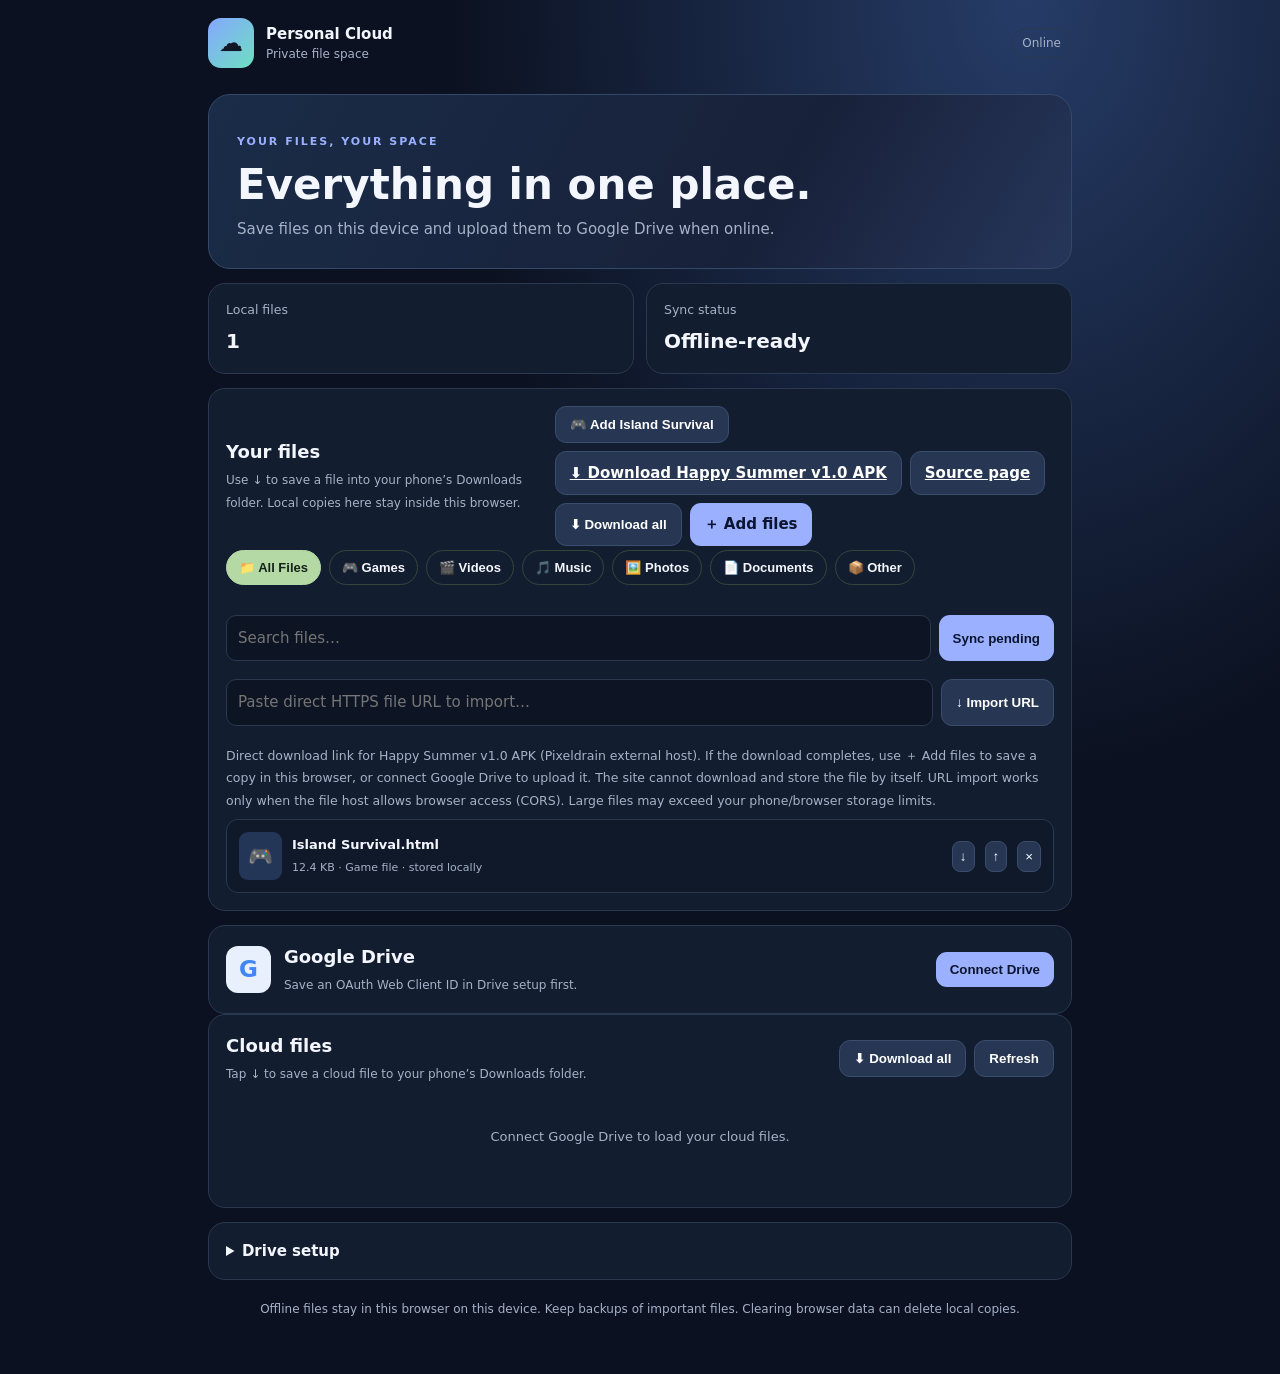
==== commit dcf95ccf: "Use direct Pixeldrain download URL for Happy Summer APK" ====
--- a/index.html
+++ b/index.html
@@ -1 +1 @@
-<!doctype html><html lang="en"><head><meta charset="utf-8"><meta name="viewport" content="width=device-width,initial-scale=1,viewport-fit=cover"><meta name="theme-color" content="#101827"><title>Personal Cloud Storage</title><link rel="manifest" href="manifest.webmanifest"><link rel="icon" href="icon.svg"><link rel="stylesheet" href="styles.css"></head><body><header><div class="logo">☁</div><div><b>Personal Cloud</b><small>Private file space</small></div><span id="network">Checking…</span></header><main><section class="hero"><p>YOUR FILES, YOUR SPACE</p><h1>Everything in one place.</h1><div>Save files on this device and upload them to Google Drive when online.</div></section><section class="stats"><div><small>Local files</small><b id="count">0</b></div><div><small>Sync status</small><b id="status">Not connected</b></div></section><section class="panel"><div class="heading"><div><h2>Your files</h2><small>Use ↓ to save a file into your phone’s Downloads folder. Local copies here stay inside this browser.</small></div><div style="display:flex;gap:8px;flex-wrap:wrap"><button id="saveGameLocal" class="secondary">🎮 Add Island Survival</button><a class="secondary" href="https://pixeldrain.com/u/LLCx8EUq" target="_blank" rel="noopener noreferrer">⬇ Happy Summer v1.0 APK</a><a class="secondary" href="https://www.abhygames.com/happy-summer-v0-4-1-download-for-android-windows-mac-linux/" target="_blank" rel="noopener noreferrer">Source page</a><button id="downloadAllLocal" class="secondary">⬇ Download all</button><label class="primary">＋ Add files<input id="pick" type="file" multiple hidden></label></div></div><div class="file-categories" role="group" aria-label="File categories"><button class="category active" data-category="all">📁 All Files</button><button class="category" data-category="games">🎮 Games</button><button class="category" data-category="videos">🎬 Videos</button><button class="category" data-category="music">🎵 Music</button><button class="category" data-category="photos">🖼️ Photos</button><button class="category" data-category="documents">📄 Documents</button><button class="category" data-category="other">📦 Other</button></div><div class="tools"><input id="search" placeholder="Search files…"><button id="sync" class="primary">Sync pending</button></div><div class="tools" style="margin-top:10px"><input id="remoteUrl" type="url" inputmode="url" placeholder="Paste direct HTTPS file URL to import…"><button id="importUrl" class="secondary">↓ Import URL</button></div><small>Happy Summer v1.0 APK opens on Pixeldrain (external host); the Source page lists this Android APK link. Download it first, then use ＋ Add files to save it in this browser, or connect Google Drive to upload it. URL import works only when the file host allows browser access (CORS). Large files may exceed your phone/browser storage limits.</small><div id="empty" class="empty"><div style="font-size:38px">▤</div><b>No files yet</b><p>Add files to save local copies for offline use.</p><label class="secondary">Choose files<input id="pick2" type="file" multiple hidden></label></div><div id="list"></div></section><section class="panel drive"><div class="g">G</div><div class="drivecopy"><h2>Google Drive</h2><small id="driveMsg">OAuth setup required before online sync.</small></div><button class="primary" id="connect">Connect Drive</button></section><section class="panel"><div class="heading"><div><h2>Cloud files</h2><small>Tap ↓ to save a cloud file to your phone’s Downloads folder.</small></div><div style="display:flex;gap:8px;flex-wrap:wrap"><button class="secondary" id="downloadAllCloud">⬇ Download all</button><button class="secondary" id="refreshDrive">Refresh</button></div></div><div id="driveList" class="empty"><p>Connect Google Drive to load your cloud files.</p></div></section><details class="panel"><summary>Drive setup</summary><p><small>Enter a Google OAuth Web Client ID. Never enter your Google password here.</small></p><label>OAuth Client ID<input id="client" placeholder="xxxx.apps.googleusercontent.com"></label><label>Drive folder ID (optional)<input id="folder" placeholder="Leave blank to upload to My Drive"></label><button class="secondary" id="save">Save settings</button><p><small><b>Quick setup:</b> 1) <a href="https://console.cloud.google.com/apis/library/drive.googleapis.com" target="_blank" rel="noopener">Enable Google Drive API</a>. 2) <a href="https://console.cloud.google.com/auth/clients" target="_blank" rel="noopener">Create OAuth Client ID</a> with application type Web application. 3) Add this exact Authorized JavaScript origin: <code>https://ronhalder93.github.io</code> (no trailing slash). 4) If Google asks for test users, add the Google account you will connect. 5) Paste the Client ID above and save. This app requests drive.file access. Leave the folder field blank to upload to My Drive.</small></p></details><footer>Offline files stay in this browser on this device. Keep backups of important files. Clearing browser data can delete local copies.</footer></main><div id="toast"></div><script src="https://accounts.google.com/gsi/client" async defer></script><script src="app.js"></script></body></html>+<!doctype html><html lang="en"><head><meta charset="utf-8"><meta name="viewport" content="width=device-width,initial-scale=1,viewport-fit=cover"><meta name="theme-color" content="#101827"><title>Personal Cloud Storage</title><link rel="manifest" href="manifest.webmanifest"><link rel="icon" href="icon.svg"><link rel="stylesheet" href="styles.css"></head><body><header><div class="logo">☁</div><div><b>Personal Cloud</b><small>Private file space</small></div><span id="network">Checking…</span></header><main><section class="hero"><p>YOUR FILES, YOUR SPACE</p><h1>Everything in one place.</h1><div>Save files on this device and upload them to Google Drive when online.</div></section><section class="stats"><div><small>Local files</small><b id="count">0</b></div><div><small>Sync status</small><b id="status">Not connected</b></div></section><section class="panel"><div class="heading"><div><h2>Your files</h2><small>Use ↓ to save a file into your phone’s Downloads folder. Local copies here stay inside this browser.</small></div><div style="display:flex;gap:8px;flex-wrap:wrap"><button id="saveGameLocal" class="secondary">🎮 Add Island Survival</button><a class="secondary" href="https://pixeldrain.com/api/file/LLCx8EUq?download" target="_blank" rel="noopener noreferrer">⬇ Download Happy Summer v1.0 APK</a><a class="secondary" href="https://www.abhygames.com/happy-summer-v0-4-1-download-for-android-windows-mac-linux/" target="_blank" rel="noopener noreferrer">Source page</a><button id="downloadAllLocal" class="secondary">⬇ Download all</button><label class="primary">＋ Add files<input id="pick" type="file" multiple hidden></label></div></div><div class="file-categories" role="group" aria-label="File categories"><button class="category active" data-category="all">📁 All Files</button><button class="category" data-category="games">🎮 Games</button><button class="category" data-category="videos">🎬 Videos</button><button class="category" data-category="music">🎵 Music</button><button class="category" data-category="photos">🖼️ Photos</button><button class="category" data-category="documents">📄 Documents</button><button class="category" data-category="other">📦 Other</button></div><div class="tools"><input id="search" placeholder="Search files…"><button id="sync" class="primary">Sync pending</button></div><div class="tools" style="margin-top:10px"><input id="remoteUrl" type="url" inputmode="url" placeholder="Paste direct HTTPS file URL to import…"><button id="importUrl" class="secondary">↓ Import URL</button></div><small>Direct download link for Happy Summer v1.0 APK (Pixeldrain external host). If the download completes, use ＋ Add files to save a copy in this browser, or connect Google Drive to upload it. The site cannot download and store the file by itself. URL import works only when the file host allows browser access (CORS). Large files may exceed your phone/browser storage limits.</small><div id="empty" class="empty"><div style="font-size:38px">▤</div><b>No files yet</b><p>Add files to save local copies for offline use.</p><label class="secondary">Choose files<input id="pick2" type="file" multiple hidden></label></div><div id="list"></div></section><section class="panel drive"><div class="g">G</div><div class="drivecopy"><h2>Google Drive</h2><small id="driveMsg">OAuth setup required before online sync.</small></div><button class="primary" id="connect">Connect Drive</button></section><section class="panel"><div class="heading"><div><h2>Cloud files</h2><small>Tap ↓ to save a cloud file to your phone’s Downloads folder.</small></div><div style="display:flex;gap:8px;flex-wrap:wrap"><button class="secondary" id="downloadAllCloud">⬇ Download all</button><button class="secondary" id="refreshDrive">Refresh</button></div></div><div id="driveList" class="empty"><p>Connect Google Drive to load your cloud files.</p></div></section><details class="panel"><summary>Drive setup</summary><p><small>Enter a Google OAuth Web Client ID. Never enter your Google password here.</small></p><label>OAuth Client ID<input id="client" placeholder="xxxx.apps.googleusercontent.com"></label><label>Drive folder ID (optional)<input id="folder" placeholder="Leave blank to upload to My Drive"></label><button class="secondary" id="save">Save settings</button><p><small><b>Quick setup:</b> 1) <a href="https://console.cloud.google.com/apis/library/drive.googleapis.com" target="_blank" rel="noopener">Enable Google Drive API</a>. 2) <a href="https://console.cloud.google.com/auth/clients" target="_blank" rel="noopener">Create OAuth Client ID</a> with application type Web application. 3) Add this exact Authorized JavaScript origin: <code>https://ronhalder93.github.io</code> (no trailing slash). 4) If Google asks for test users, add the Google account you will connect. 5) Paste the Client ID above and save. This app requests drive.file access. Leave the folder field blank to upload to My Drive.</small></p></details><footer>Offline files stay in this browser on this device. Keep backups of important files. Clearing browser data can delete local copies.</footer></main><div id="toast"></div><script src="https://accounts.google.com/gsi/client" async defer></script><script src="app.js"></script></body></html>
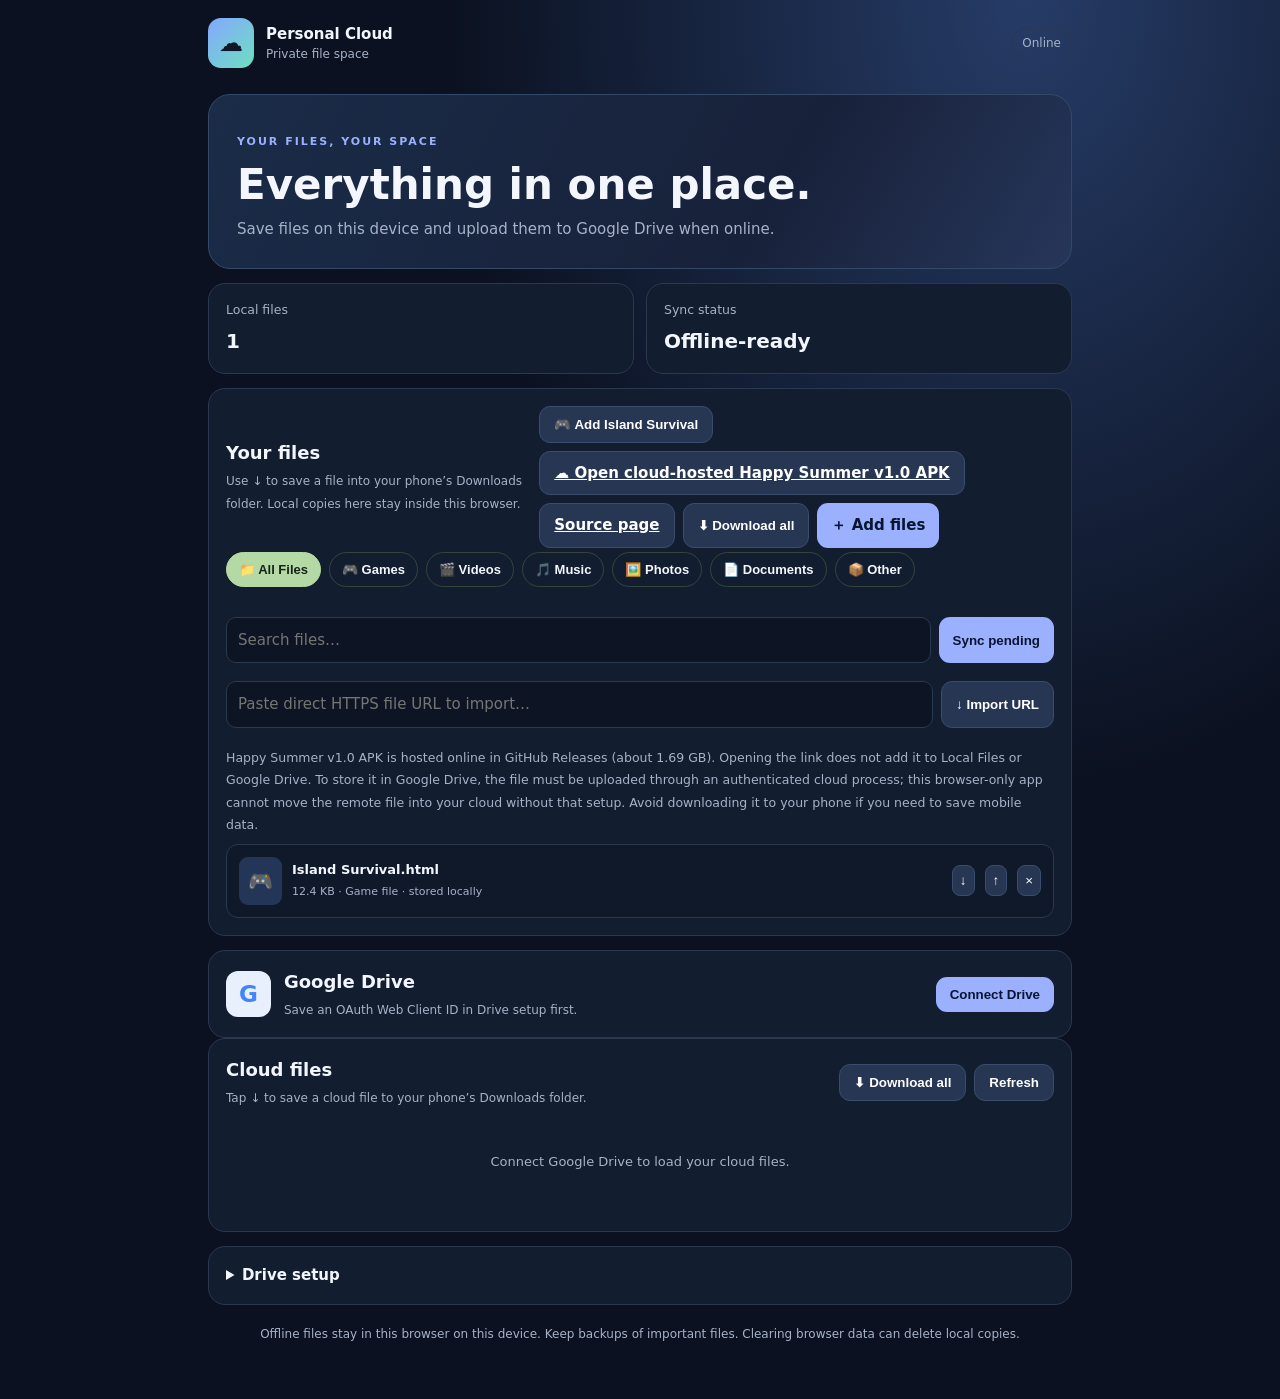
==== commit fd9a90b3: "Update Happy Summer APK cloud link" ====
--- a/index.html
+++ b/index.html
@@ -1 +1 @@
-<!doctype html><html lang="en"><head><meta charset="utf-8"><meta name="viewport" content="width=device-width,initial-scale=1,viewport-fit=cover"><meta name="theme-color" content="#101827"><title>Personal Cloud Storage</title><link rel="manifest" href="manifest.webmanifest"><link rel="icon" href="icon.svg"><link rel="stylesheet" href="styles.css"></head><body><header><div class="logo">☁</div><div><b>Personal Cloud</b><small>Private file space</small></div><span id="network">Checking…</span></header><main><section class="hero"><p>YOUR FILES, YOUR SPACE</p><h1>Everything in one place.</h1><div>Save files on this device and upload them to Google Drive when online.</div></section><section class="stats"><div><small>Local files</small><b id="count">0</b></div><div><small>Sync status</small><b id="status">Not connected</b></div></section><section class="panel"><div class="heading"><div><h2>Your files</h2><small>Use ↓ to save a file into your phone’s Downloads folder. Local copies here stay inside this browser.</small></div><div style="display:flex;gap:8px;flex-wrap:wrap"><button id="saveGameLocal" class="secondary">🎮 Add Island Survival</button><a class="secondary" href="https://pixeldrain.com/api/file/LLCx8EUq?download" target="_blank" rel="noopener noreferrer">⬇ Download Happy Summer v1.0 APK</a><a class="secondary" href="https://www.abhygames.com/happy-summer-v0-4-1-download-for-android-windows-mac-linux/" target="_blank" rel="noopener noreferrer">Source page</a><button id="downloadAllLocal" class="secondary">⬇ Download all</button><label class="primary">＋ Add files<input id="pick" type="file" multiple hidden></label></div></div><div class="file-categories" role="group" aria-label="File categories"><button class="category active" data-category="all">📁 All Files</button><button class="category" data-category="games">🎮 Games</button><button class="category" data-category="videos">🎬 Videos</button><button class="category" data-category="music">🎵 Music</button><button class="category" data-category="photos">🖼️ Photos</button><button class="category" data-category="documents">📄 Documents</button><button class="category" data-category="other">📦 Other</button></div><div class="tools"><input id="search" placeholder="Search files…"><button id="sync" class="primary">Sync pending</button></div><div class="tools" style="margin-top:10px"><input id="remoteUrl" type="url" inputmode="url" placeholder="Paste direct HTTPS file URL to import…"><button id="importUrl" class="secondary">↓ Import URL</button></div><small>Direct download link for Happy Summer v1.0 APK (Pixeldrain external host). If the download completes, use ＋ Add files to save a copy in this browser, or connect Google Drive to upload it. The site cannot download and store the file by itself. URL import works only when the file host allows browser access (CORS). Large files may exceed your phone/browser storage limits.</small><div id="empty" class="empty"><div style="font-size:38px">▤</div><b>No files yet</b><p>Add files to save local copies for offline use.</p><label class="secondary">Choose files<input id="pick2" type="file" multiple hidden></label></div><div id="list"></div></section><section class="panel drive"><div class="g">G</div><div class="drivecopy"><h2>Google Drive</h2><small id="driveMsg">OAuth setup required before online sync.</small></div><button class="primary" id="connect">Connect Drive</button></section><section class="panel"><div class="heading"><div><h2>Cloud files</h2><small>Tap ↓ to save a cloud file to your phone’s Downloads folder.</small></div><div style="display:flex;gap:8px;flex-wrap:wrap"><button class="secondary" id="downloadAllCloud">⬇ Download all</button><button class="secondary" id="refreshDrive">Refresh</button></div></div><div id="driveList" class="empty"><p>Connect Google Drive to load your cloud files.</p></div></section><details class="panel"><summary>Drive setup</summary><p><small>Enter a Google OAuth Web Client ID. Never enter your Google password here.</small></p><label>OAuth Client ID<input id="client" placeholder="xxxx.apps.googleusercontent.com"></label><label>Drive folder ID (optional)<input id="folder" placeholder="Leave blank to upload to My Drive"></label><button class="secondary" id="save">Save settings</button><p><small><b>Quick setup:</b> 1) <a href="https://console.cloud.google.com/apis/library/drive.googleapis.com" target="_blank" rel="noopener">Enable Google Drive API</a>. 2) <a href="https://console.cloud.google.com/auth/clients" target="_blank" rel="noopener">Create OAuth Client ID</a> with application type Web application. 3) Add this exact Authorized JavaScript origin: <code>https://ronhalder93.github.io</code> (no trailing slash). 4) If Google asks for test users, add the Google account you will connect. 5) Paste the Client ID above and save. This app requests drive.file access. Leave the folder field blank to upload to My Drive.</small></p></details><footer>Offline files stay in this browser on this device. Keep backups of important files. Clearing browser data can delete local copies.</footer></main><div id="toast"></div><script src="https://accounts.google.com/gsi/client" async defer></script><script src="app.js"></script></body></html>+<!doctype html><html lang="en"><head><meta charset="utf-8"><meta name="viewport" content="width=device-width,initial-scale=1,viewport-fit=cover"><meta name="theme-color" content="#101827"><title>Personal Cloud Storage</title><link rel="manifest" href="manifest.webmanifest"><link rel="icon" href="icon.svg"><link rel="stylesheet" href="styles.css"></head><body><header><div class="logo">☁</div><div><b>Personal Cloud</b><small>Private file space</small></div><span id="network">Checking…</span></header><main><section class="hero"><p>YOUR FILES, YOUR SPACE</p><h1>Everything in one place.</h1><div>Save files on this device and upload them to Google Drive when online.</div></section><section class="stats"><div><small>Local files</small><b id="count">0</b></div><div><small>Sync status</small><b id="status">Not connected</b></div></section><section class="panel"><div class="heading"><div><h2>Your files</h2><small>Use ↓ to save a file into your phone’s Downloads folder. Local copies here stay inside this browser.</small></div><div style="display:flex;gap:8px;flex-wrap:wrap"><button id="saveGameLocal" class="secondary">🎮 Add Island Survival</button><a class="secondary" href="https://github.com/ronhalder93/personal-cloud-storage/releases/download/happy-summer-android-v1.0/Happy_Summer_-1.0-android.apk" target="_blank" rel="noopener noreferrer">☁ Open cloud-hosted Happy Summer v1.0 APK</a><a class="secondary" href="https://www.abhygames.com/happy-summer-v0-4-1-download-for-android-windows-mac-linux/" target="_blank" rel="noopener noreferrer">Source page</a><button id="downloadAllLocal" class="secondary">⬇ Download all</button><label class="primary">＋ Add files<input id="pick" type="file" multiple hidden></label></div></div><div class="file-categories" role="group" aria-label="File categories"><button class="category active" data-category="all">📁 All Files</button><button class="category" data-category="games">🎮 Games</button><button class="category" data-category="videos">🎬 Videos</button><button class="category" data-category="music">🎵 Music</button><button class="category" data-category="photos">🖼️ Photos</button><button class="category" data-category="documents">📄 Documents</button><button class="category" data-category="other">📦 Other</button></div><div class="tools"><input id="search" placeholder="Search files…"><button id="sync" class="primary">Sync pending</button></div><div class="tools" style="margin-top:10px"><input id="remoteUrl" type="url" inputmode="url" placeholder="Paste direct HTTPS file URL to import…"><button id="importUrl" class="secondary">↓ Import URL</button></div><small>Happy Summer v1.0 APK is hosted online in GitHub Releases (about 1.69 GB). Opening the link does not add it to Local Files or Google Drive. To store it in Google Drive, the file must be uploaded through an authenticated cloud process; this browser-only app cannot move the remote file into your cloud without that setup. Avoid downloading it to your phone if you need to save mobile data.</small><div id="empty" class="empty"><div style="font-size:38px">▤</div><b>No files yet</b><p>Add files to save local copies for offline use.</p><label class="secondary">Choose files<input id="pick2" type="file" multiple hidden></label></div><div id="list"></div></section><section class="panel drive"><div class="g">G</div><div class="drivecopy"><h2>Google Drive</h2><small id="driveMsg">OAuth setup required before online sync.</small></div><button class="primary" id="connect">Connect Drive</button></section><section class="panel"><div class="heading"><div><h2>Cloud files</h2><small>Tap ↓ to save a cloud file to your phone’s Downloads folder.</small></div><div style="display:flex;gap:8px;flex-wrap:wrap"><button class="secondary" id="downloadAllCloud">⬇ Download all</button><button class="secondary" id="refreshDrive">Refresh</button></div></div><div id="driveList" class="empty"><p>Connect Google Drive to load your cloud files.</p></div></section><details class="panel"><summary>Drive setup</summary><p><small>Enter a Google OAuth Web Client ID. Never enter your Google password here.</small></p><label>OAuth Client ID<input id="client" placeholder="xxxx.apps.googleusercontent.com"></label><label>Drive folder ID (optional)<input id="folder" placeholder="Leave blank to upload to My Drive"></label><button class="secondary" id="save">Save settings</button><p><small><b>Quick setup:</b> 1) <a href="https://console.cloud.google.com/apis/library/drive.googleapis.com" target="_blank" rel="noopener">Enable Google Drive API</a>. 2) <a href="https://console.cloud.google.com/auth/clients" target="_blank" rel="noopener">Create OAuth Client ID</a> with application type Web application. 3) Add this exact Authorized JavaScript origin: <code>https://ronhalder93.github.io</code> (no trailing slash). 4) If Google asks for test users, add the Google account you will connect. 5) Paste the Client ID above and save. This app requests drive.file access. Leave the folder field blank to upload to My Drive.</small></p></details><footer>Offline files stay in this browser on this device. Keep backups of important files. Clearing browser data can delete local copies.</footer></main><div id="toast"></div><script src="https://accounts.google.com/gsi/client" async defer></script><script src="app.js"></script></body></html>
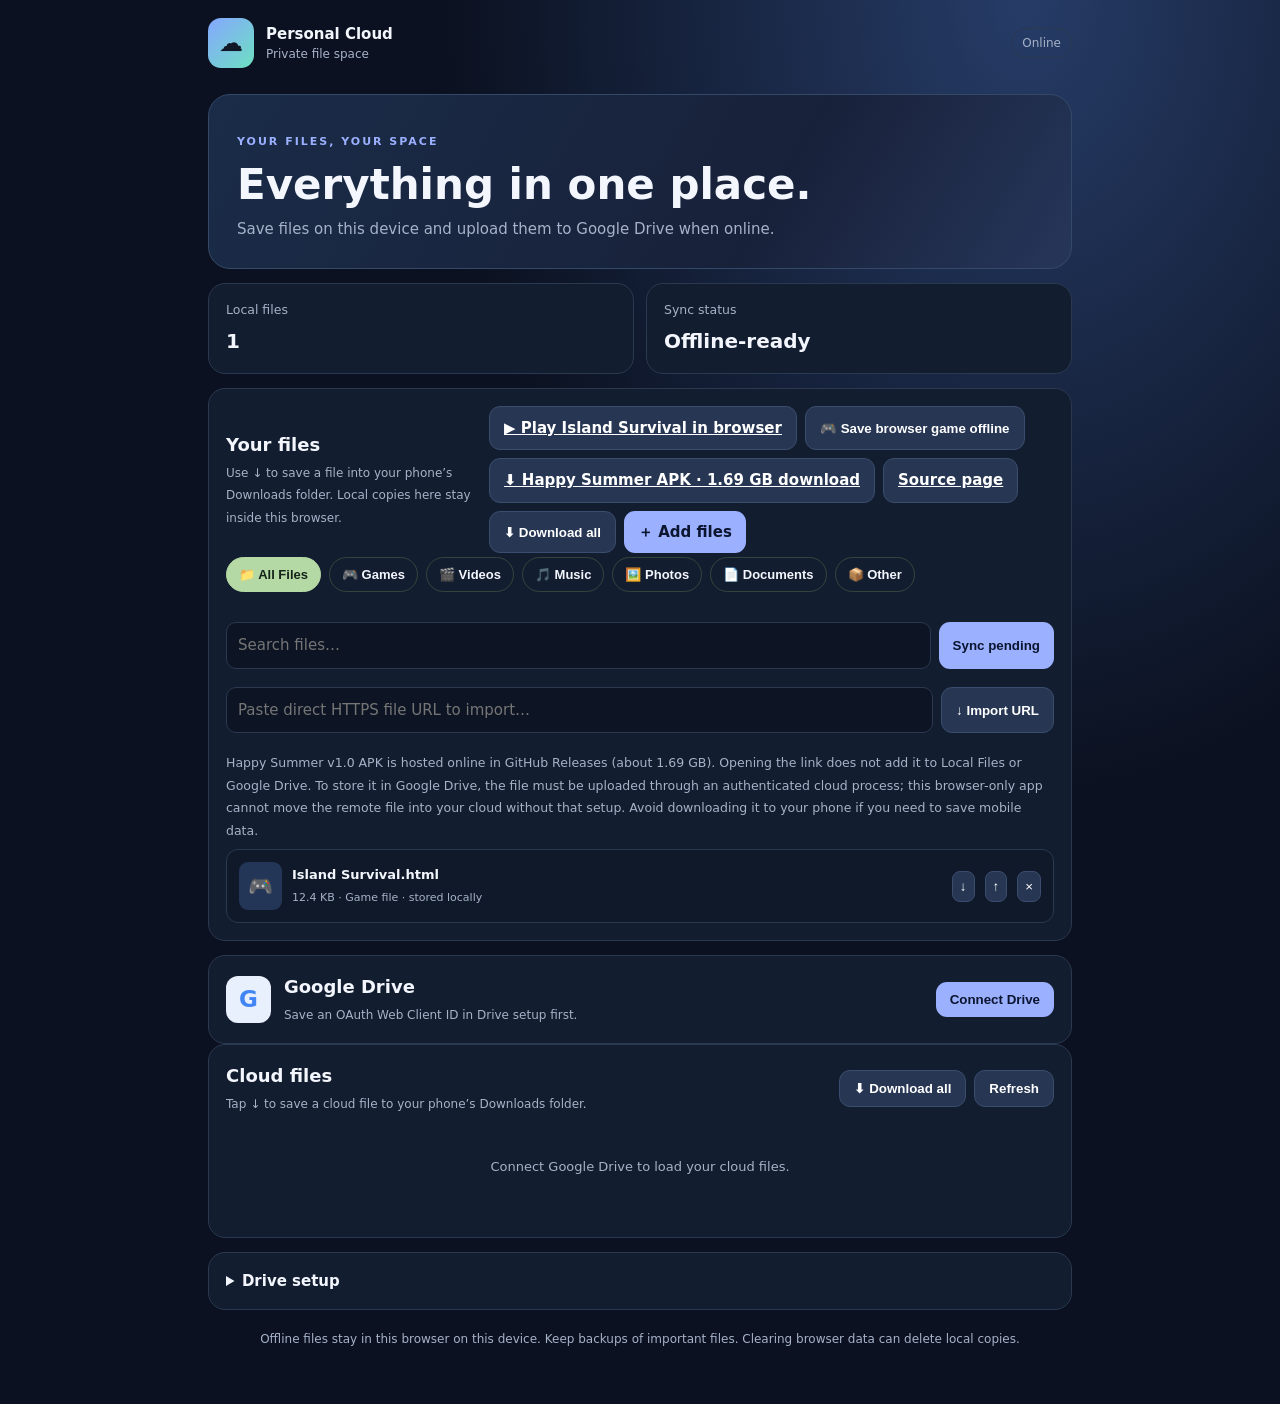
==== commit b57d3363: "Add direct browser-play button and clarify APK download size" ====
--- a/index.html
+++ b/index.html
@@ -1 +1 @@
-<!doctype html><html lang="en"><head><meta charset="utf-8"><meta name="viewport" content="width=device-width,initial-scale=1,viewport-fit=cover"><meta name="theme-color" content="#101827"><title>Personal Cloud Storage</title><link rel="manifest" href="manifest.webmanifest"><link rel="icon" href="icon.svg"><link rel="stylesheet" href="styles.css"></head><body><header><div class="logo">☁</div><div><b>Personal Cloud</b><small>Private file space</small></div><span id="network">Checking…</span></header><main><section class="hero"><p>YOUR FILES, YOUR SPACE</p><h1>Everything in one place.</h1><div>Save files on this device and upload them to Google Drive when online.</div></section><section class="stats"><div><small>Local files</small><b id="count">0</b></div><div><small>Sync status</small><b id="status">Not connected</b></div></section><section class="panel"><div class="heading"><div><h2>Your files</h2><small>Use ↓ to save a file into your phone’s Downloads folder. Local copies here stay inside this browser.</small></div><div style="display:flex;gap:8px;flex-wrap:wrap"><button id="saveGameLocal" class="secondary">🎮 Add Island Survival</button><a class="secondary" href="https://github.com/ronhalder93/personal-cloud-storage/releases/download/happy-summer-android-v1.0/Happy_Summer_-1.0-android.apk" target="_blank" rel="noopener noreferrer">☁ Open cloud-hosted Happy Summer v1.0 APK</a><a class="secondary" href="https://www.abhygames.com/happy-summer-v0-4-1-download-for-android-windows-mac-linux/" target="_blank" rel="noopener noreferrer">Source page</a><button id="downloadAllLocal" class="secondary">⬇ Download all</button><label class="primary">＋ Add files<input id="pick" type="file" multiple hidden></label></div></div><div class="file-categories" role="group" aria-label="File categories"><button class="category active" data-category="all">📁 All Files</button><button class="category" data-category="games">🎮 Games</button><button class="category" data-category="videos">🎬 Videos</button><button class="category" data-category="music">🎵 Music</button><button class="category" data-category="photos">🖼️ Photos</button><button class="category" data-category="documents">📄 Documents</button><button class="category" data-category="other">📦 Other</button></div><div class="tools"><input id="search" placeholder="Search files…"><button id="sync" class="primary">Sync pending</button></div><div class="tools" style="margin-top:10px"><input id="remoteUrl" type="url" inputmode="url" placeholder="Paste direct HTTPS file URL to import…"><button id="importUrl" class="secondary">↓ Import URL</button></div><small>Happy Summer v1.0 APK is hosted online in GitHub Releases (about 1.69 GB). Opening the link does not add it to Local Files or Google Drive. To store it in Google Drive, the file must be uploaded through an authenticated cloud process; this browser-only app cannot move the remote file into your cloud without that setup. Avoid downloading it to your phone if you need to save mobile data.</small><div id="empty" class="empty"><div style="font-size:38px">▤</div><b>No files yet</b><p>Add files to save local copies for offline use.</p><label class="secondary">Choose files<input id="pick2" type="file" multiple hidden></label></div><div id="list"></div></section><section class="panel drive"><div class="g">G</div><div class="drivecopy"><h2>Google Drive</h2><small id="driveMsg">OAuth setup required before online sync.</small></div><button class="primary" id="connect">Connect Drive</button></section><section class="panel"><div class="heading"><div><h2>Cloud files</h2><small>Tap ↓ to save a cloud file to your phone’s Downloads folder.</small></div><div style="display:flex;gap:8px;flex-wrap:wrap"><button class="secondary" id="downloadAllCloud">⬇ Download all</button><button class="secondary" id="refreshDrive">Refresh</button></div></div><div id="driveList" class="empty"><p>Connect Google Drive to load your cloud files.</p></div></section><details class="panel"><summary>Drive setup</summary><p><small>Enter a Google OAuth Web Client ID. Never enter your Google password here.</small></p><label>OAuth Client ID<input id="client" placeholder="xxxx.apps.googleusercontent.com"></label><label>Drive folder ID (optional)<input id="folder" placeholder="Leave blank to upload to My Drive"></label><button class="secondary" id="save">Save settings</button><p><small><b>Quick setup:</b> 1) <a href="https://console.cloud.google.com/apis/library/drive.googleapis.com" target="_blank" rel="noopener">Enable Google Drive API</a>. 2) <a href="https://console.cloud.google.com/auth/clients" target="_blank" rel="noopener">Create OAuth Client ID</a> with application type Web application. 3) Add this exact Authorized JavaScript origin: <code>https://ronhalder93.github.io</code> (no trailing slash). 4) If Google asks for test users, add the Google account you will connect. 5) Paste the Client ID above and save. This app requests drive.file access. Leave the folder field blank to upload to My Drive.</small></p></details><footer>Offline files stay in this browser on this device. Keep backups of important files. Clearing browser data can delete local copies.</footer></main><div id="toast"></div><script src="https://accounts.google.com/gsi/client" async defer></script><script src="app.js"></script></body></html>+<!doctype html><html lang="en"><head><meta charset="utf-8"><meta name="viewport" content="width=device-width,initial-scale=1,viewport-fit=cover"><meta name="theme-color" content="#101827"><title>Personal Cloud Storage</title><link rel="manifest" href="manifest.webmanifest"><link rel="icon" href="icon.svg"><link rel="stylesheet" href="styles.css"></head><body><header><div class="logo">☁</div><div><b>Personal Cloud</b><small>Private file space</small></div><span id="network">Checking…</span></header><main><section class="hero"><p>YOUR FILES, YOUR SPACE</p><h1>Everything in one place.</h1><div>Save files on this device and upload them to Google Drive when online.</div></section><section class="stats"><div><small>Local files</small><b id="count">0</b></div><div><small>Sync status</small><b id="status">Not connected</b></div></section><section class="panel"><div class="heading"><div><h2>Your files</h2><small>Use ↓ to save a file into your phone’s Downloads folder. Local copies here stay inside this browser.</small></div><div style="display:flex;gap:8px;flex-wrap:wrap"><a class="secondary" href="./game.html" target="_blank" rel="noopener noreferrer">▶ Play Island Survival in browser</a><button id="saveGameLocal" class="secondary">🎮 Save browser game offline</button><a class="secondary" href="https://github.com/ronhalder93/personal-cloud-storage/releases/download/happy-summer-android-v1.0/Happy_Summer_-1.0-android.apk" target="_blank" rel="noopener noreferrer">⬇ Happy Summer APK · 1.69 GB download</a><a class="secondary" href="https://www.abhygames.com/happy-summer-v0-4-1-download-for-android-windows-mac-linux/" target="_blank" rel="noopener noreferrer">Source page</a><button id="downloadAllLocal" class="secondary">⬇ Download all</button><label class="primary">＋ Add files<input id="pick" type="file" multiple hidden></label></div></div><div class="file-categories" role="group" aria-label="File categories"><button class="category active" data-category="all">📁 All Files</button><button class="category" data-category="games">🎮 Games</button><button class="category" data-category="videos">🎬 Videos</button><button class="category" data-category="music">🎵 Music</button><button class="category" data-category="photos">🖼️ Photos</button><button class="category" data-category="documents">📄 Documents</button><button class="category" data-category="other">📦 Other</button></div><div class="tools"><input id="search" placeholder="Search files…"><button id="sync" class="primary">Sync pending</button></div><div class="tools" style="margin-top:10px"><input id="remoteUrl" type="url" inputmode="url" placeholder="Paste direct HTTPS file URL to import…"><button id="importUrl" class="secondary">↓ Import URL</button></div><small>Happy Summer v1.0 APK is hosted online in GitHub Releases (about 1.69 GB). Opening the link does not add it to Local Files or Google Drive. To store it in Google Drive, the file must be uploaded through an authenticated cloud process; this browser-only app cannot move the remote file into your cloud without that setup. Avoid downloading it to your phone if you need to save mobile data.</small><div id="empty" class="empty"><div style="font-size:38px">▤</div><b>No files yet</b><p>Add files to save local copies for offline use.</p><label class="secondary">Choose files<input id="pick2" type="file" multiple hidden></label></div><div id="list"></div></section><section class="panel drive"><div class="g">G</div><div class="drivecopy"><h2>Google Drive</h2><small id="driveMsg">OAuth setup required before online sync.</small></div><button class="primary" id="connect">Connect Drive</button></section><section class="panel"><div class="heading"><div><h2>Cloud files</h2><small>Tap ↓ to save a cloud file to your phone’s Downloads folder.</small></div><div style="display:flex;gap:8px;flex-wrap:wrap"><button class="secondary" id="downloadAllCloud">⬇ Download all</button><button class="secondary" id="refreshDrive">Refresh</button></div></div><div id="driveList" class="empty"><p>Connect Google Drive to load your cloud files.</p></div></section><details class="panel"><summary>Drive setup</summary><p><small>Enter a Google OAuth Web Client ID. Never enter your Google password here.</small></p><label>OAuth Client ID<input id="client" placeholder="xxxx.apps.googleusercontent.com"></label><label>Drive folder ID (optional)<input id="folder" placeholder="Leave blank to upload to My Drive"></label><button class="secondary" id="save">Save settings</button><p><small><b>Quick setup:</b> 1) <a href="https://console.cloud.google.com/apis/library/drive.googleapis.com" target="_blank" rel="noopener">Enable Google Drive API</a>. 2) <a href="https://console.cloud.google.com/auth/clients" target="_blank" rel="noopener">Create OAuth Client ID</a> with application type Web application. 3) Add this exact Authorized JavaScript origin: <code>https://ronhalder93.github.io</code> (no trailing slash). 4) If Google asks for test users, add the Google account you will connect. 5) Paste the Client ID above and save. This app requests drive.file access. Leave the folder field blank to upload to My Drive.</small></p></details><footer>Offline files stay in this browser on this device. Keep backups of important files. Clearing browser data can delete local copies.</footer></main><div id="toast"></div><script src="https://accounts.google.com/gsi/client" async defer></script><script src="app.js"></script></body></html>
